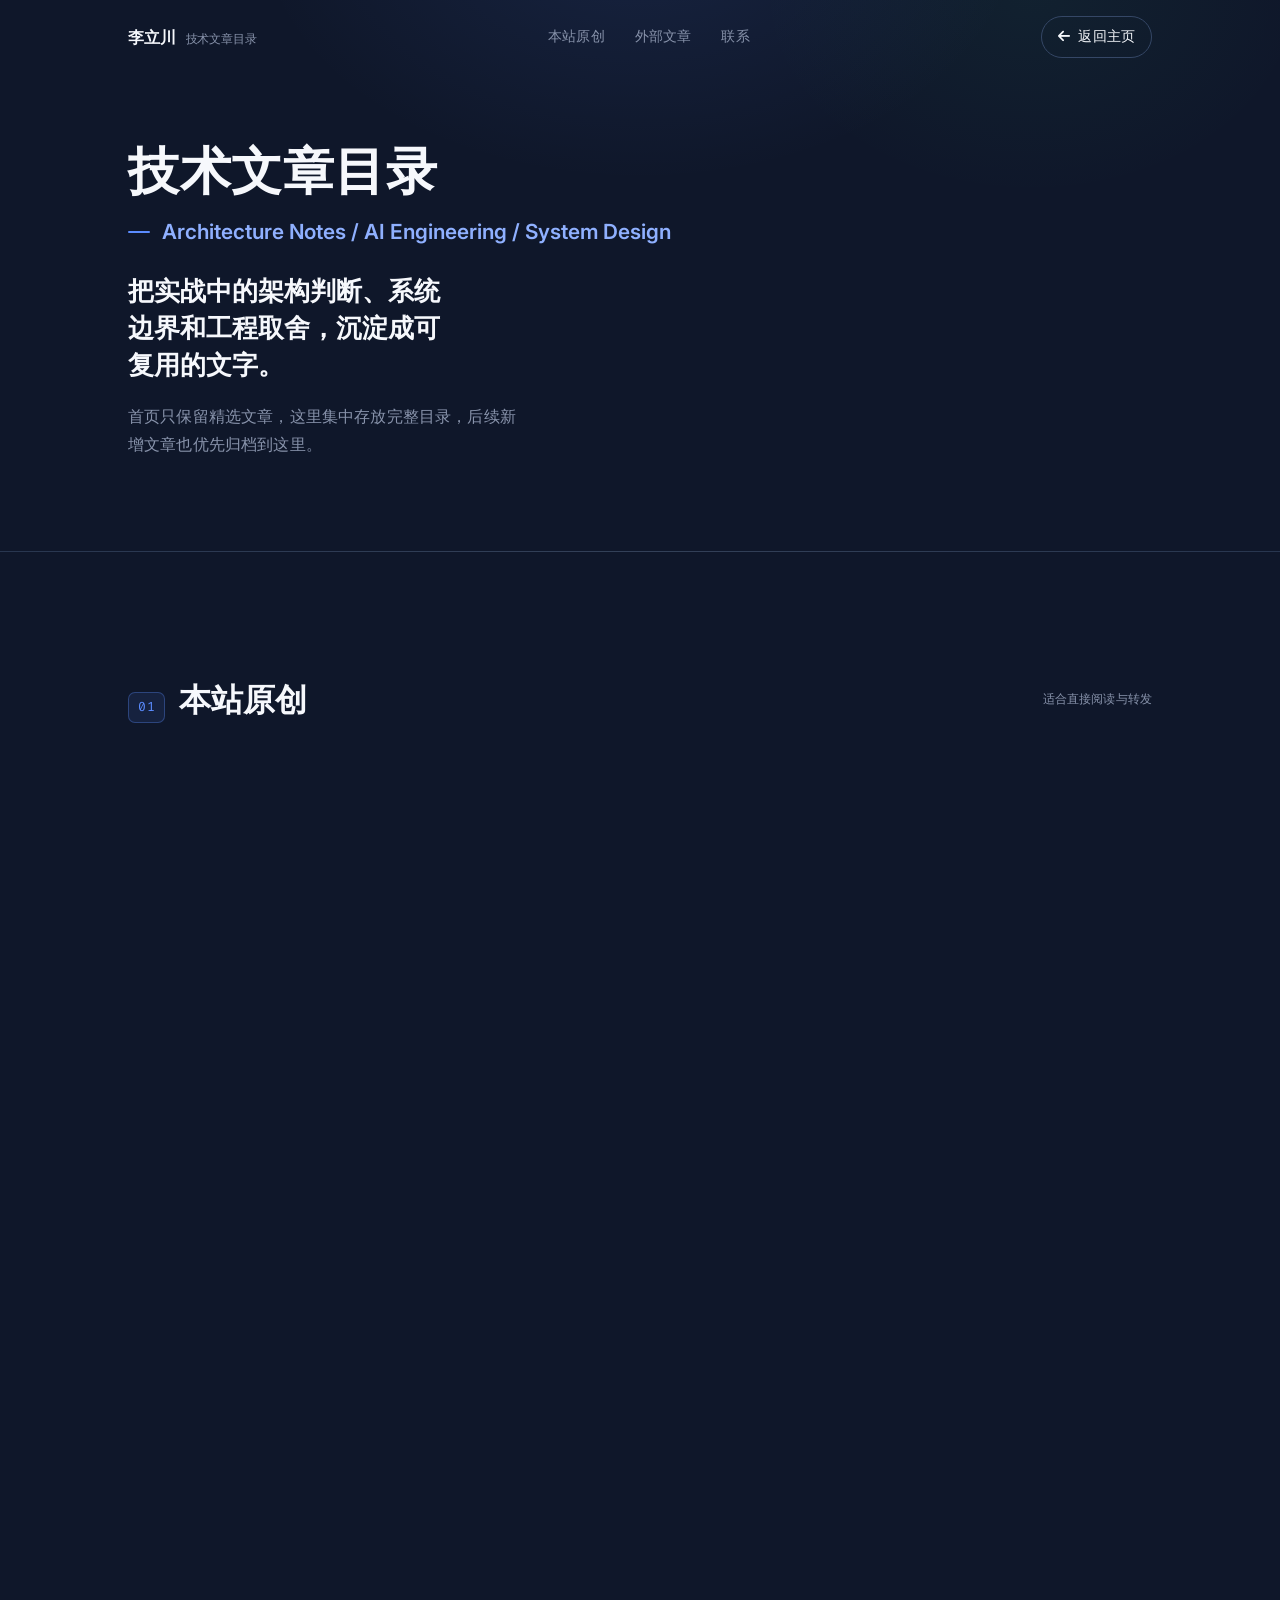
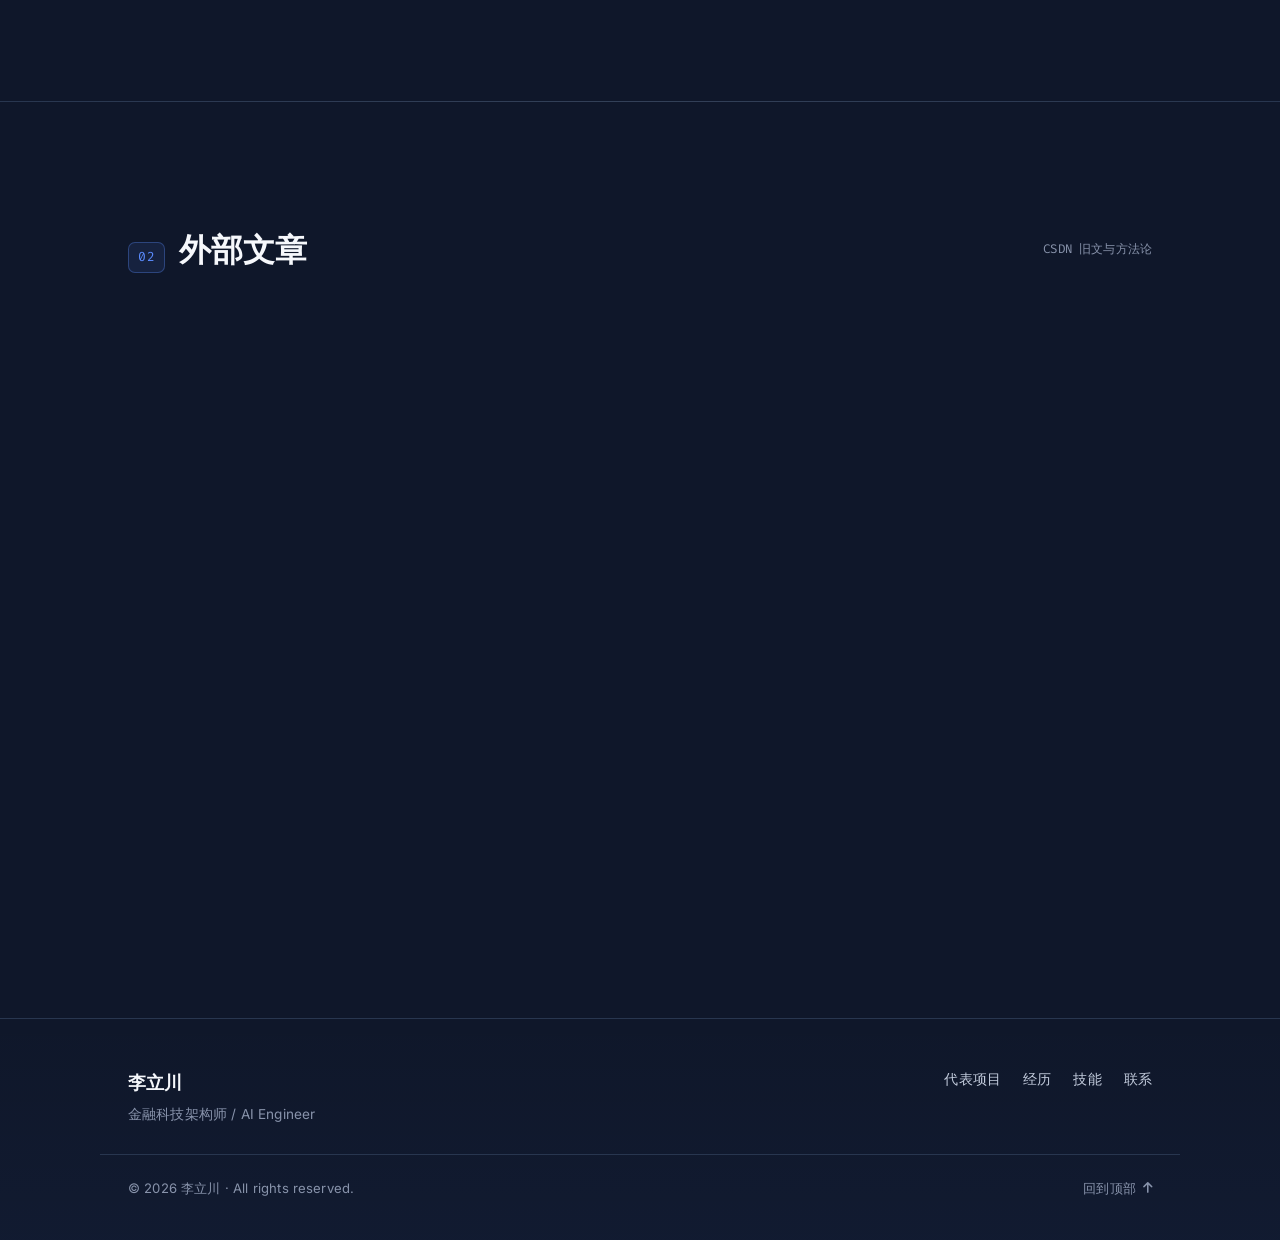
==== articles/index.html @ 296b09ad "更新技术文章目录与清算系统文章 Co-authored-by: Cursor <cursoragent@cursor.com>" ====
<!DOCTYPE html>
<html lang="zh-CN">
<head>
     <meta charset="UTF-8">
     <meta name="viewport" content="width=device-width, initial-scale=1.0">
     <meta name="description" content="李立川的技术文章目录，收录金融核心系统、AI Agent、系统设计、工程实践等文章。">
     <title>技术文章目录 · 李立川</title>
     <link rel="icon" href="data:image/svg+xml,<svg xmlns='http://www.w3.org/2000/svg' viewBox='0 0 100 100'><text y='.9em' font-size='90'>👨‍💻</text></svg>">
     <link rel="stylesheet" href="https://cdnjs.cloudflare.com/ajax/libs/font-awesome/6.4.0/css/all.min.css">
     <link rel="preconnect" href="https://fonts.googleapis.com">
     <link rel="preconnect" href="https://fonts.gstatic.com" crossorigin>
     <link href="https://fonts.googleapis.com/css2?family=Inter:wght@400;500;600;700;800&family=Fira+Code:wght@400;500&display=swap" rel="stylesheet">
     <link rel="stylesheet" href="../css/main.css">
</head>
<body id="top">
     <header class="nav scrolled" id="nav">
          <div class="nav__inner">
               <a href="../index.html" class="nav__brand" aria-label="李立川 首页">
                    李立川 <span>技术文章目录</span>
               </a>
               <nav class="nav__links" id="navLinks" aria-label="文章目录导航">
                    <a href="#original" class="nav-link">本站原创</a>
                    <a href="#external" class="nav-link">外部文章</a>
                    <a href="../index.html#contact" class="nav-link">联系</a>
               </nav>
               <a href="../index.html" class="nav__cta">
                    <i class="fas fa-arrow-left"></i> 返回主页
               </a>
               <button class="nav__burger" id="burger" aria-label="打开菜单" aria-expanded="false" aria-controls="navLinks">
                    <i class="fas fa-bars"></i>
               </button>
          </div>
     </header>

     <main>
          <section class="hero">
               <div class="container">
                    <div class="hero__main" style="max-width: 760px;">
                         <h1 class="hero__title">技术文章目录</h1>
                         <p class="hero__role">Architecture Notes / AI Engineering / System Design</p>
                         <p class="hero__value">把实战中的架构判断、系统边界和工程取舍，沉淀成可复用的文字。</p>
                         <p class="hero__lead">首页只保留精选文章，这里集中存放完整目录，后续新增文章也优先归档到这里。</p>
                    </div>
               </div>
          </section>

          <section class="section" id="original">
               <div class="container">
                    <div class="section-head">
                         <span class="section-index">01</span>
                         <h2 class="section-title">本站原创</h2>
                         <span class="section-note">适合直接阅读与转发</span>
                    </div>

                    <div class="writing-list">
                         <a class="article-card article-card--feature reveal" href="exchange-clearing-system.html">
                              <div class="article-card__meta">
                                   <span class="chip chip--live">金融核心</span>
                                   <span class="article-card__src">交易所 · 清算架构</span>
                              </div>
                              <h3 class="article-card__title">交易所清算系统设计：用指令、策略、流水和快照收拢复杂业务</h3>
                              <p class="article-card__excerpt">会员制交易所清算系统的最小稳定模型：清算指令、批量状态、策略模式、统一明细、流水与余额快照。</p>
                              <span class="article-card__more">阅读全文 <i class="fas fa-arrow-right" aria-hidden="true"></i></span>
                         </a>

                         <a class="article-card reveal" href="aiws-architecture.html">
                              <div class="article-card__meta">
                                   <span class="chip chip--live">AI Agent</span>
                                   <span class="article-card__src">多智能体 · 组织协作</span>
                              </div>
                              <h3 class="article-card__title">把多智能体协作做进组织工作流：架构与取舍</h3>
                              <p class="article-card__excerpt">多数 AI Agent 落地，最后都长成一个独立聊天框。这篇讨论多智能体协作如何嵌入组织工作流。</p>
                              <span class="article-card__more">阅读全文 <i class="fas fa-arrow-right" aria-hidden="true"></i></span>
                         </a>

                         <a class="article-card reveal" href="build-personal-site.html">
                              <div class="article-card__meta">
                                   <span class="chip chip--live">工程实践</span>
                                   <span class="article-card__src">静态站 · GitHub Pages</span>
                              </div>
                              <h3 class="article-card__title">从零手写一个「不像模板」的个人主页，并白嫖 GitHub Pages 上线</h3>
                              <p class="article-card__excerpt">不用框架、不用模板，三个文件做出这个站：设计系统、信息架构、渐进增强动效，到 GitHub Pages 上线。</p>
                              <span class="article-card__more">阅读全文 <i class="fas fa-arrow-right" aria-hidden="true"></i></span>
                         </a>

                         <a class="article-card reveal" href="build-site-with-ai.html">
                              <div class="article-card__meta">
                                   <span class="chip chip--live">AI 协作</span>
                                   <span class="article-card__src">工作流 · 复盘</span>
                              </div>
                              <h3 class="article-card__title">我用两个 AI 做出了这个网站：一个管设计、一个管实现，让它们互相评审</h3>
                              <p class="article-card__excerpt">GenSpark 出设计与评审、Claude Code 落地代码，再让两个 AI 循环评审网站内容、结构与审美。</p>
                              <span class="article-card__more">阅读全文 <i class="fas fa-arrow-right" aria-hidden="true"></i></span>
                         </a>

                         <a class="article-card reveal" href="read-financial-statements.html">
                              <div class="article-card__meta">
                                   <span class="chip chip--live">方法论</span>
                                   <span class="article-card__src">财报 · 估值方法论</span>
                              </div>
                              <h3 class="article-card__title">读懂一家公司：先看健不健康，再看值不值得买</h3>
                              <p class="article-card__excerpt">两根轴看懂一家公司：用「四诊 + 趋势 + 看穿术」判断健不健康，再用 PE / PEG / PB / DCF 判断贵不贵。</p>
                              <span class="article-card__more">阅读全文 <i class="fas fa-arrow-right" aria-hidden="true"></i></span>
                         </a>
                    </div>
               </div>
          </section>

          <section class="section" id="external">
               <div class="container">
                    <div class="section-head">
                         <span class="section-index">02</span>
                         <h2 class="section-title">外部文章</h2>
                         <span class="section-note">CSDN 旧文与方法论</span>
                    </div>

                    <div class="writing-list">
                         <a class="article-card reveal" href="https://blog.csdn.net/weixin_42632514/article/details/153395132" target="_blank" rel="noopener">
                              <div class="article-card__meta">
                                   <span class="chip chip--role">AI Agent</span>
                                   <span class="article-card__src">CSDN</span>
                              </div>
                              <h3 class="article-card__title">AI 多 agent 协作范式思考</h3>
                              <p class="article-card__excerpt">多 Agent 协作，本质是路由分支、依赖等待、结果合并这些经典计算范式，在 AI 能力下的智能化演进。</p>
                              <span class="article-card__more">在 CSDN 阅读 <i class="fas fa-arrow-right" aria-hidden="true"></i></span>
                         </a>

                         <a class="article-card reveal" href="https://blog.csdn.net/weixin_42632514/article/details/156935825" target="_blank" rel="noopener">
                              <div class="article-card__meta">
                                   <span class="chip chip--role">系统设计</span>
                                   <span class="article-card__src">CSDN</span>
                              </div>
                              <h3 class="article-card__title">短信系统设计 · 防盗刷</h3>
                              <p class="article-card__excerpt">短信接口防盗刷的多层纵深防御：人机验证、多维限流、动态签名，加风控与自动熔断。</p>
                              <span class="article-card__more">在 CSDN 阅读 <i class="fas fa-arrow-right" aria-hidden="true"></i></span>
                         </a>

                         <a class="article-card reveal" href="https://blog.csdn.net/weixin_42632514/article/details/155106970" target="_blank" rel="noopener">
                              <div class="article-card__meta">
                                   <span class="chip chip--role">消息中间件</span>
                                   <span class="article-card__src">CSDN</span>
                              </div>
                              <h3 class="article-card__title">RabbitMQ 和 Kafka 选型</h3>
                              <p class="article-card__excerpt">一句话拍板：消息通信选 RabbitMQ，海量数据流处理选 Kafka，背后是两者定位的根本差异。</p>
                              <span class="article-card__more">在 CSDN 阅读 <i class="fas fa-arrow-right" aria-hidden="true"></i></span>
                         </a>

                         <a class="article-card reveal" href="https://blog.csdn.net/weixin_42632514/article/details/153958707" target="_blank" rel="noopener">
                              <div class="article-card__meta">
                                   <span class="chip chip--role">架构体系</span>
                                   <span class="article-card__src">CSDN</span>
                              </div>
                              <h3 class="article-card__title">Java 中间件全景回顾</h3>
                              <p class="article-card__excerpt">分布式系统中间件技术体系全景：接入、服务、数据、熔断降级、运维各层的选型与价值。</p>
                              <span class="article-card__more">在 CSDN 阅读 <i class="fas fa-arrow-right" aria-hidden="true"></i></span>
                         </a>

                         <a class="writing-all reveal" href="https://blog.csdn.net/weixin_42632514" target="_blank" rel="noopener">
                              在 CSDN 查看全部文章 <i class="fas fa-arrow-right" aria-hidden="true"></i>
                         </a>
                    </div>
               </div>
          </section>
     </main>

     <footer class="footer">
          <div class="footer__inner">
               <div class="footer__brand">
                    <span class="footer__name">李立川</span>
                    <span class="footer__role">金融科技架构师 / AI Engineer</span>
               </div>
               <nav class="footer__links" aria-label="页脚导航">
                    <a href="../index.html#projects">代表项目</a>
                    <a href="../index.html#experience">经历</a>
                    <a href="../index.html#skills">技能</a>
                    <a href="../index.html#contact">联系</a>
               </nav>
          </div>
          <div class="footer__bottom">
               <span>© 2026 李立川 · All rights reserved.</span>
               <a href="#top" class="footer__top-link">回到顶部 <i class="fas fa-arrow-up"></i></a>
          </div>
     </footer>

     <script src="../js/main.js"></script>
</body>
</html>
---- css/main.css ----
/* ============================================================
   李立川 · 个人品牌主页
   统一深色设计系统 — 克制 / 现代 / 金融科技 · 工程气质
   参考气质：Vercel · Linear · Stripe · Bloomberg Terminal
   ============================================================ */

/* ---------------- Design Tokens ---------------- */
:root {
     /* 背景层级：深石板蓝（slate-900 家族），偏蓝、耐看、不压抑 */
     --bg: #0f172a;
     --bg-1: #1a2438;
     --bg-2: #243152;
     --bg-3: #334155;

     /* 描边 */
     --bd: #28364f;
     --bd-1: #354766;
     --bd-2: #46587f;

     /* 文字（深色下提升对比度，阅读更舒适） */
     --tx-0: #f6f8fc;
     --tx-1: #c3ccdd;
     --tx-2: #7682a880;
     --tx-mut: #8893ab;

     /* 强调：克制的钢蓝，仅点睛使用 */
     --ac: #5b8cff;
     --ac-1: #8fb0ff;
     --ac-soft: rgba(91, 140, 255, 0.10);
     --ac-line: rgba(91, 140, 255, 0.32);

     /* 体系 */
     --r-sm: 8px;
     --r-md: 12px;
     --r-lg: 16px;
     --r-xl: 22px;
     --shadow: 0 16px 40px -12px rgba(0, 0, 0, 0.5);
     --shadow-sm: 0 4px 16px -6px rgba(0, 0, 0, 0.4);

     --sans: "Inter", -apple-system, BlinkMacSystemFont, "Segoe UI",
          "PingFang SC", "Hiragino Sans GB", "Microsoft YaHei", sans-serif;
     --mono: "Fira Code", "SF Mono", ui-monospace, Menlo, Consolas, monospace;

     --maxw: 1080px;
     --ease: cubic-bezier(0.33, 0, 0.2, 1);
}

/* ---------------- Reset ---------------- */
*,
*::before,
*::after {
     box-sizing: border-box;
     margin: 0;
     padding: 0;
}

html {
     scroll-behavior: smooth;
     scroll-padding-top: 92px;
     -webkit-text-size-adjust: 100%;
}

body {
     font-family: var(--sans);
     background: var(--bg);
     color: var(--tx-1);
     line-height: 1.72;
     letter-spacing: 0.01em;
     font-size: 16px;
     -webkit-font-smoothing: antialiased;
     text-rendering: optimizeLegibility;
     overflow-x: hidden;
}

/* 中文排版节奏：标题平衡换行、正文避免孤字、CJK 标点优化 */
h1,
h2,
h3 {
     text-wrap: balance;
}

p {
     text-wrap: pretty;
}

a {
     color: inherit;
     text-decoration: none;
}

ul {
     list-style: none;
}

img {
     max-width: 100%;
     display: block;
}

::selection {
     background: var(--ac);
     color: #0a0f17;
}

:focus-visible {
     outline: 2px solid var(--ac);
     outline-offset: 3px;
     border-radius: 4px;
}

/* ---------------- Layout primitives ---------------- */
.container {
     max-width: var(--maxw);
     margin: 0 auto;
     padding: 0 28px;
}

.section {
     padding: 120px 0;
     border-top: 1px solid var(--bd);
     position: relative;
}

/* 顶部一道极淡的高光，制造"分层"而非生硬描边 */
.section::after {
     content: "";
     position: absolute;
     top: -1px;
     left: 0;
     right: 0;
     height: 1px;
     background: linear-gradient(90deg, transparent, rgba(255, 255, 255, 0.05) 50%, transparent);
     pointer-events: none;
}

.section-head {
     display: flex;
     align-items: baseline;
     gap: 14px;
     margin-bottom: 56px;
}

.section-index {
     font-family: var(--mono);
     font-size: 0.82rem;
     color: var(--ac);
     letter-spacing: 0.05em;
     padding: 3px 9px;
     border: 1px solid var(--ac-line);
     border-radius: 7px;
     background: var(--ac-soft);
}

.section-title {
     font-size: clamp(1.55rem, 3vw, 2rem);
     font-weight: 700;
     letter-spacing: -0.005em;
     color: var(--tx-0);
}

.section-note {
     margin-left: auto;
     font-family: var(--mono);
     font-size: 0.78rem;
     color: var(--tx-mut);
     align-self: center;
}

.eyebrow {
     font-family: var(--mono);
     font-size: 0.78rem;
     letter-spacing: 0.14em;
     text-transform: uppercase;
     color: var(--ac);
}

/* ---------------- Top Nav ---------------- */
.nav {
     position: fixed;
     top: 0;
     left: 0;
     right: 0;
     z-index: 60;
     transition: background 0.3s var(--ease), border-color 0.3s var(--ease);
     border-bottom: 1px solid transparent;
}

.nav.scrolled {
     background: color-mix(in srgb, var(--bg) 82%, transparent);
     backdrop-filter: saturate(160%) blur(14px);
     border-bottom-color: var(--bd);
}

.nav__inner {
     max-width: var(--maxw);
     margin: 0 auto;
     padding: 16px 28px;
     display: flex;
     align-items: center;
     justify-content: space-between;
     gap: 24px;
}

.nav__brand {
     display: flex;
     align-items: baseline;
     gap: 10px;
     font-weight: 700;
     letter-spacing: -0.01em;
     color: var(--tx-0);
     font-size: 1.02rem;
}

.nav__brand span {
     font-family: var(--mono);
     font-size: 0.74rem;
     font-weight: 400;
     color: var(--tx-mut);
}

.nav__links {
     display: flex;
     align-items: center;
     gap: 30px;
}

.nav__links a {
     font-size: 0.9rem;
     color: var(--tx-mut);
     transition: color 0.2s var(--ease);
     position: relative;
}

.nav__links a:hover,
.nav__links a.active {
     color: var(--tx-0);
}

.nav__links a.active::after {
     content: "";
     position: absolute;
     left: 0;
     right: 0;
     bottom: -7px;
     height: 1.5px;
     background: var(--ac);
}

.nav__cta {
     display: inline-flex;
     align-items: center;
     gap: 8px;
     font-size: 0.86rem;
     padding: 8px 16px;
     border: 1px solid var(--bd-1);
     border-radius: 999px;
     color: var(--tx-0);
     transition: all 0.2s var(--ease);
}

.nav__cta:hover {
     border-color: var(--ac);
     color: var(--ac-1);
}

.nav__burger {
     display: none;
     background: none;
     border: 0;
     color: var(--tx-0);
     font-size: 1.3rem;
     cursor: pointer;
}

/* ---------------- Buttons ---------------- */
.btn {
     display: inline-flex;
     align-items: center;
     gap: 9px;
     font-size: 0.92rem;
     font-weight: 500;
     font-family: var(--sans);
     padding: 11px 20px;
     border-radius: 999px;
     border: 1px solid var(--bd-1);
     background: transparent;
     color: var(--tx-1);
     cursor: pointer;
     transition: all 0.22s var(--ease);
}

.btn:hover {
     border-color: var(--bd-2);
     background: var(--bg-1);
     color: var(--tx-0);
     transform: translateY(-1px);
}

/* 主按钮：明确的视觉重心，但克制 —— 实心 + 极弱光晕 */
.btn--primary {
     background: var(--ac);
     border-color: var(--ac);
     color: #07101f;
     font-weight: 650;
     font-size: 0.95rem;
     padding: 13px 26px;
     box-shadow: 0 8px 22px -10px rgba(91, 140, 255, 0.7);
}

.btn--primary:hover {
     background: var(--ac-1);
     border-color: var(--ac-1);
     color: #07101f;
     box-shadow: 0 12px 28px -10px rgba(91, 140, 255, 0.8);
}

.btn i {
     font-size: 0.9em;
}

/* ---------------- Hero ---------------- */
.hero {
     padding: 168px 0 96px;
     position: relative;
}

.hero::before {
     content: "";
     position: absolute;
     top: -80px;
     left: 50%;
     transform: translateX(-50%);
     width: 130%;
     max-width: 1400px;
     height: 620px;
     background:
          radial-gradient(46% 70% at 50% 0%, rgba(91, 140, 255, 0.11), transparent 60%),
          radial-gradient(30% 50% at 78% 12%, rgba(61, 220, 151, 0.05), transparent 65%);
     pointer-events: none;
     z-index: -1;
}

.hero__eyebrow {
     display: inline-flex;
     align-items: center;
     gap: 10px;
     font-family: var(--mono);
     font-size: 0.8rem;
     letter-spacing: 0.01em;
     color: var(--tx-1);
     padding: 7px 15px;
     border: 1px solid var(--bd-1);
     border-radius: 999px;
     background: var(--bg-1);
     box-shadow: inset 0 1px 0 rgba(255, 255, 255, 0.04);
     margin-bottom: 32px;
}

.hero__eyebrow .dot {
     width: 7px;
     height: 7px;
     border-radius: 50%;
     background: #3ddc97;
     box-shadow: 0 0 0 3px rgba(61, 220, 151, 0.18);
}

.hero__title {
     font-size: clamp(2.4rem, 4vw, 3.5rem);
     line-height: 1.05;
     letter-spacing: 0.01em;
     font-weight: 800;
     color: var(--tx-0);
}

.hero__title .grad {
     color: var(--ac-1);
}

.hero__lead {
     margin-top: 20px;
     max-width: 40ch;
     font-size: 0.98rem;
     line-height: 1.8;
     color: var(--tx-1);
}

.hero__lead strong {
     color: var(--tx-0);
     font-weight: 600;
}

.hero__actions {
     margin-top: 38px;
     display: flex;
     flex-wrap: wrap;
     gap: 14px;
}

/* hero proof — 右栏证明区容器：2×2 战绩卡 + 卡片下方领域标签 */
.proof {
     display: flex;
     flex-direction: column;
     gap: 18px;
}

/* hero stats — 右栏 2×2 四张独立战绩卡（放大、有体量，撑住右栏） */
.stats {
     margin: 0;
     display: grid;
     grid-template-columns: 1fr 1fr;
     gap: 22px;
}

.stat {
     display: flex;
     flex-direction: column;
     justify-content: center;
     gap: 12px;
     padding: 40px 32px;
     border: 1px solid var(--bd-1);
     border-radius: var(--r-lg);
     background: linear-gradient(180deg, var(--bg-2), var(--bg-1));
     box-shadow: var(--shadow-sm), inset 0 1px 0 rgba(255, 255, 255, 0.05);
     transition: border-color 0.25s var(--ease), transform 0.25s var(--ease);
}

.stat:hover {
     border-color: var(--bd-2);
     transform: translateY(-2px);
}

/* 数字是右栏主角：大、重，才扛得住左边大标题 */
.stat__num {
     font-size: 2.5rem;
     font-weight: 750;
     letter-spacing: -0.02em;
     color: var(--tx-0);
     line-height: 1;
}

.stat__num small {
     font-size: 1rem;
     font-weight: 500;
     color: var(--ac-1);
     margin-left: 4px;
     letter-spacing: 0;
}

.stat__label {
     font-size: 0.92rem;
     color: var(--tx-1);
     letter-spacing: 0;
     line-height: 1.45;
}

/* 卡片第三行：补一句更具体的说明，撑住卡片内容密度 */
.stat__note {
     display: block;
     margin-top: 7px;
     font-size: 0.78rem;
     font-weight: 400;
     color: var(--tx-mut);
     line-height: 1.4;
}

/* ---------------- About ---------------- */
.about-grid {
     display: grid;
     grid-template-columns: 1.15fr 1fr;
     gap: 56px;
}

.about-intro p {
     font-size: 1.08rem;
     color: var(--tx-1);
     margin-bottom: 18px;
}

.about-intro p:last-child {
     margin-bottom: 0;
}

.about-intro strong {
     color: var(--tx-0);
     font-weight: 600;
}

.about-intro .hl {
     color: var(--ac-1);
     font-weight: 500;
}

.about-side {
     display: flex;
     flex-direction: column;
     gap: 18px;
}

.capsule {
     border: 1px solid var(--bd);
     border-radius: var(--r-md);
     padding: 22px;
     background: var(--bg-1);
}

.capsule h3 {
     font-size: 0.82rem;
     font-family: var(--mono);
     text-transform: uppercase;
     letter-spacing: 0.08em;
     color: var(--ac);
     margin-bottom: 14px;
}

.capsule ul li {
     position: relative;
     padding-left: 20px;
     margin-bottom: 9px;
     font-size: 0.94rem;
     color: var(--tx-1);
}

.capsule ul li:last-child {
     margin-bottom: 0;
}

.capsule ul li::before {
     content: "";
     position: absolute;
     left: 0;
     top: 10px;
     width: 6px;
     height: 6px;
     border-radius: 2px;
     background: var(--ac);
}

/* ---------------- Projects ---------------- */
.projects {
     display: flex;
     flex-direction: column;
     gap: 24px;
}

.project {
     position: relative;
     border: 1px solid var(--bd-1);
     border-radius: var(--r-lg);
     background: linear-gradient(180deg, var(--bg-2), var(--bg-1) 38%);
     padding: 36px;
     box-shadow: var(--shadow-sm), inset 0 1px 0 rgba(255, 255, 255, 0.045);
     transition: border-color 0.28s var(--ease), transform 0.28s var(--ease),
          box-shadow 0.28s var(--ease);
}

/* hover 时左缘亮起一道极细强调线 */
.project::before {
     content: "";
     position: absolute;
     left: 0;
     top: 22px;
     bottom: 22px;
     width: 2px;
     border-radius: 2px;
     background: var(--ac);
     opacity: 0;
     transform: translateX(-1px);
     transition: opacity 0.28s var(--ease);
}

.project:hover {
     border-color: var(--bd-2);
     transform: translateY(-4px);
     box-shadow: var(--shadow), inset 0 1px 0 rgba(255, 255, 255, 0.06);
}

.project:hover::before {
     opacity: 0.85;
}

.project__top {
     display: flex;
     align-items: flex-start;
     justify-content: space-between;
     gap: 16px;
     flex-wrap: wrap;
     margin-bottom: 10px;
}

.project__name {
     font-size: 1.45rem;
     font-weight: 700;
     letter-spacing: 0;
     color: var(--tx-0);
}

.project__meta {
     display: flex;
     align-items: center;
     gap: 10px;
     flex-wrap: wrap;
}

.chip {
     font-family: var(--mono);
     font-size: 0.7rem;
     letter-spacing: 0.04em;
     text-transform: uppercase;
     padding: 4px 10px;
     border-radius: 999px;
     border: 1px solid var(--bd-1);
     color: var(--tx-mut);
     white-space: nowrap;
}

.chip--live {
     color: var(--ac-1);
     border-color: var(--ac-line);
     background: var(--ac-soft);
}

.chip--role {
     color: var(--tx-1);
}

.project__lead {
     color: var(--tx-1);
     font-size: 1.04rem;
     line-height: 1.8;
     margin-bottom: 26px;
     max-width: 70ch;
}

.project__grid {
     display: grid;
     grid-template-columns: repeat(2, 1fr);
     gap: 1px;
     background: var(--bd);
     border: 1px solid var(--bd);
     border-radius: var(--r-md);
     overflow: hidden;
     margin-bottom: 24px;
}

.facet {
     background: var(--bg-1);
     padding: 20px 22px;
     transition: background 0.22s var(--ease);
}

.facet:hover {
     background: var(--bg-2);
}

.facet__k {
     display: inline-flex;
     align-items: center;
     gap: 7px;
     font-family: var(--mono);
     font-size: 0.71rem;
     letter-spacing: 0.05em;
     text-transform: uppercase;
     color: var(--ac);
     margin-bottom: 10px;
}

.facet__k::before {
     content: "";
     width: 5px;
     height: 5px;
     border-radius: 50%;
     background: var(--ac);
}

.facet__v {
     font-size: 0.93rem;
     line-height: 1.72;
     color: var(--tx-1);
}

.facet__v strong {
     color: var(--tx-0);
     font-weight: 600;
}

.stack {
     display: flex;
     flex-wrap: wrap;
     gap: 8px;
}

.stack span {
     font-family: var(--mono);
     font-size: 0.74rem;
     color: var(--tx-1);
     padding: 5px 11px;
     border-radius: var(--r-sm);
     border: 1px solid var(--bd);
     background: var(--bg-2);
}

/* ---------------- Experience timeline ---------------- */
.timeline {
     position: relative;
     padding-left: 28px;
}

.timeline::before {
     content: "";
     position: absolute;
     left: 4px;
     top: 6px;
     bottom: 6px;
     width: 1px;
     background: var(--bd-1);
}

.tl {
     position: relative;
     padding: 0 0 38px;
}

.tl:last-child {
     padding-bottom: 0;
}

.tl::before {
     content: "";
     position: absolute;
     left: -28px;
     top: 6px;
     width: 9px;
     height: 9px;
     border-radius: 50%;
     background: var(--bg);
     border: 2px solid var(--bd-2);
     transition: border-color 0.25s var(--ease), box-shadow 0.25s var(--ease);
}

.tl:hover::before {
     border-color: var(--ac);
     box-shadow: 0 0 0 4px var(--ac-soft);
}

.tl__head {
     display: flex;
     align-items: center;
     flex-wrap: wrap;
     gap: 8px 12px;
     margin-bottom: 8px;
}

.tl__co {
     font-size: 1.2rem;
     font-weight: 700;
     letter-spacing: -0.01em;
     color: var(--tx-0);
     transition: color 0.2s var(--ease);
}

.tl:hover .tl__co {
     color: var(--ac-1);
}

.tl__tag {
     font-size: 0.72rem;
     color: var(--tx-mut);
     padding: 3px 8px;
     border: 1px solid var(--bd);
     border-radius: 999px;
     background: var(--bg-1);
}

.tl__role {
     font-size: 0.9rem;
     color: var(--tx-1);
     padding-left: 12px;
     border-left: 1px solid var(--bd-1);
}

.tl__date {
     margin-left: auto;
     font-family: var(--mono);
     font-size: 0.74rem;
     letter-spacing: 0.02em;
     color: var(--tx-mut);
     padding: 4px 10px;
     border: 1px solid var(--bd);
     border-radius: 999px;
     background: var(--bg-1);
}

.tl__desc {
     color: var(--tx-1);
     font-size: 0.96rem;
     line-height: 1.8;
     max-width: 70ch;
}

.tl__desc strong {
     color: var(--tx-0);
     font-weight: 600;
}

/* ---------------- Skills matrix ---------------- */
.matrix {
     display: grid;
     grid-template-columns: repeat(2, 1fr);
     gap: 18px;
}

.matrix__cell {
     border: 1px solid var(--bd);
     border-radius: var(--r-md);
     background: linear-gradient(180deg, var(--bg-2), var(--bg-1) 70%);
     box-shadow: inset 0 1px 0 rgba(255, 255, 255, 0.035);
     padding: 26px;
     transition: border-color 0.25s var(--ease), transform 0.25s var(--ease);
}

.matrix__cell:hover {
     border-color: var(--bd-2);
     transform: translateY(-2px);
}

.matrix__cell--wide {
     grid-column: 1 / -1;
}

.matrix__head {
     display: flex;
     align-items: center;
     gap: 12px;
     margin-bottom: 16px;
}

.matrix__head i {
     color: var(--ac);
     font-size: 1rem;
     width: 20px;
     text-align: center;
}

.matrix__head h3 {
     font-size: 1rem;
     font-weight: 650;
     color: var(--tx-0);
}

.matrix__items {
     display: flex;
     flex-wrap: wrap;
     gap: 9px;
}

/* 主次分明：核心强项实心高亮，其余仅描边弱化，去除"标签堆积感" */
.matrix__items span {
     font-size: 0.85rem;
     font-weight: 400;
     color: var(--tx-1);
     padding: 5px 12px;
     border-radius: var(--r-sm);
     border: 1px solid var(--bd);
     background: transparent;
}

.matrix__items span.key {
     color: var(--ac-1);
     font-weight: 600;
     border-color: var(--ac-line);
     background: var(--ac-soft);
}

/* ---------------- Contact ---------------- */
.contact-wrap {
     position: relative;
     display: grid;
     grid-template-columns: 1.1fr auto;
     gap: 56px;
     align-items: center;
     border: 1px solid var(--bd-1);
     border-radius: var(--r-xl);
     background:
          radial-gradient(130% 150% at 100% 0%, rgba(91, 140, 255, 0.10), transparent 52%),
          linear-gradient(180deg, var(--bg-2), var(--bg-1));
     box-shadow: var(--shadow), inset 0 1px 0 rgba(255, 255, 255, 0.05);
     padding: 52px;
     overflow: hidden;
}

/* 顶部一道强调高光，强化"收口"仪式感 */
.contact-wrap::before {
     content: "";
     position: absolute;
     top: 0;
     left: 0;
     right: 0;
     height: 1px;
     background: linear-gradient(90deg, transparent, var(--ac-line) 50%, transparent);
}

.contact-copy .eyebrow {
     display: block;
     margin-bottom: 14px;
}

.contact-wrap h2 {
     font-size: clamp(1.7rem, 3.4vw, 2.4rem);
     font-weight: 750;
     letter-spacing: -0.02em;
     line-height: 1.25;
     color: var(--tx-0);
     margin-bottom: 14px;
}

.contact-wrap p {
     color: var(--tx-1);
     max-width: 44ch;
}

.contact-wrap p strong {
     color: var(--tx-0);
     font-weight: 600;
}

.contact-actions {
     display: flex;
     flex-direction: column;
     gap: 12px;
     min-width: 248px;
}

.contact-actions a,
.contact-actions button {
     justify-content: flex-start;
}

/* ---------------- Footer ---------------- */
.footer {
     border-top: 1px solid var(--bd);
     padding: 48px 0 40px;
     background: linear-gradient(180deg, transparent, rgba(91, 140, 255, 0.03));
}

.footer__inner {
     max-width: var(--maxw);
     margin: 0 auto;
     padding: 0 28px 28px;
     display: flex;
     justify-content: space-between;
     align-items: flex-start;
     flex-wrap: wrap;
     gap: 24px;
     border-bottom: 1px solid var(--bd);
}

.footer__brand {
     display: flex;
     flex-direction: column;
     gap: 4px;
}

.footer__name {
     font-size: 1.15rem;
     font-weight: 700;
     color: var(--tx-0);
}

.footer__role {
     font-size: 0.85rem;
     color: var(--tx-mut);
}

.footer__links {
     display: flex;
     flex-wrap: wrap;
     gap: 22px;
}

.footer__links a {
     font-size: 0.88rem;
     color: var(--tx-1);
     transition: color 0.2s var(--ease);
}

.footer__links a:hover {
     color: var(--ac-1);
}

.footer__bottom {
     max-width: var(--maxw);
     margin: 0 auto;
     padding: 22px 28px 0;
     display: flex;
     justify-content: space-between;
     flex-wrap: wrap;
     gap: 10px;
     font-size: 0.82rem;
     color: var(--tx-mut);
}

.footer__top-link {
     display: inline-flex;
     align-items: center;
     gap: 7px;
     color: var(--tx-mut);
     transition: color 0.2s var(--ease);
}

.footer__top-link:hover {
     color: var(--ac-1);
}

.footer__top-link i {
     font-size: 0.78rem;
}

/* ---------------- WeChat modal ---------------- */
.modal {
     position: fixed;
     inset: 0;
     z-index: 100;
     display: none;
     align-items: center;
     justify-content: center;
     background: rgba(6, 10, 16, 0.74);
     backdrop-filter: blur(5px);
     padding: 24px;
}

.modal.open {
     display: flex;
}

.modal__card {
     background: var(--bg-2);
     border: 1px solid var(--bd-1);
     border-radius: var(--r-lg);
     padding: 28px;
     text-align: center;
     max-width: 320px;
     width: 100%;
     position: relative;
     box-shadow: var(--shadow);
}

.modal__close {
     position: absolute;
     top: 12px;
     right: 14px;
     background: none;
     border: 0;
     font-size: 1.1rem;
     cursor: pointer;
     color: var(--tx-mut);
}

.modal__close:hover {
     color: var(--tx-0);
}

.modal__card h3 {
     color: var(--tx-0);
     margin-bottom: 16px;
     font-size: 1.05rem;
}

.modal__card img {
     width: 100%;
     max-width: 220px;
     margin: 0 auto;
     border-radius: var(--r-sm);
}

.modal__card p {
     margin-top: 14px;
     color: var(--tx-mut);
     font-size: 0.85rem;
}

/* ---------------- Reveal ---------------- */
/* 默认可见；仅当 JS 运行（html.js）时才隐藏并做淡入 */
.js .reveal {
     opacity: 0;
     transform: translateY(16px);
     transition: opacity 0.55s var(--ease), transform 0.55s var(--ease);
}

.js .reveal.in {
     opacity: 1;
     transform: none;
}

@media (prefers-reduced-motion: reduce) {

     html {
          scroll-behavior: auto;
     }

     .js .reveal,
     .reveal {
          opacity: 1 !important;
          transform: none !important;
          transition: none;
     }

     .project:hover,
     .btn:hover {
          transform: none;
     }
}

/* ---------------- Responsive ---------------- */
@media (max-width: 900px) {
     .section {
          padding: 92px 0;
     }

     .hero {
          padding: 140px 0 78px;
     }

     .about-grid {
          grid-template-columns: 1fr;
          gap: 32px;
     }

     .contact-wrap {
          grid-template-columns: 1fr;
          gap: 28px;
          padding: 36px;
     }

     .contact-actions {
          min-width: 0;
          flex-direction: row;
          flex-wrap: wrap;
     }

     .contact-actions .btn {
          flex: 1 1 auto;
          justify-content: center;
     }
}

@media (max-width: 760px) {
     .container {
          padding: 0 22px;
     }

     .section {
          padding: 72px 0;
     }

     .section-head {
          margin-bottom: 38px;
          gap: 12px;
     }

     .section-note {
          display: none;
     }

     /* 移动端导航：汉堡菜单 */
     .nav.scrolled,
     .nav:has(.nav__links.open) {
          background: color-mix(in srgb, var(--bg) 92%, transparent);
          backdrop-filter: saturate(160%) blur(14px);
          border-bottom-color: var(--bd);
     }

     .nav__inner {
          padding: 14px 22px;
     }

     .nav__links,
     .nav__cta {
          display: none;
     }

     .nav__burger {
          display: block;
     }

     .nav__links.open {
          display: flex;
          position: absolute;
          top: 100%;
          left: 0;
          right: 0;
          flex-direction: column;
          gap: 0;
          background: var(--bg-1);
          border-top: 1px solid var(--bd);
          border-bottom: 1px solid var(--bd);
          padding: 6px 22px 16px;
          box-shadow: var(--shadow);
     }

     .nav__links.open a {
          padding: 15px 4px;
          font-size: 1.02rem;
          color: var(--tx-1);
          border-bottom: 1px solid var(--bd);
     }

     .nav__links.open a:last-child {
          border-bottom: 0;
     }

     .nav__links.open a.active {
          color: var(--ac-1);
     }

     .nav__links.open a.active::after {
          display: none;
     }

     /* Hero */
     .hero {
          padding: 116px 0 60px;
     }

     .hero__title {
          font-size: clamp(2.7rem, 14vw, 3.6rem);
     }

     .hero__value {
          font-size: clamp(1.32rem, 6.4vw, 1.7rem);
          max-width: none;
     }

     .hero__lead {
          font-size: 1rem;
          line-height: 1.8;
     }

     .hero__actions {
          gap: 10px;
     }

     .hero__actions .btn {
          flex: 1 1 auto;
          justify-content: center;
     }

     /* 关键数据：纵向数字面板，移动端收紧内边距 */
     .stat {
          padding: 20px 22px;
     }

     .stat__num {
          font-size: 1.85rem;
     }

     /* 能力卡 / 项目 / 矩阵：单列 */
     .cap-grid,
     .matrix {
          grid-template-columns: 1fr;
     }

     .project {
          padding: 26px 22px;
     }

     .project__top {
          gap: 12px;
     }

     .project__name {
          font-size: 1.3rem;
     }

     .project__grid {
          grid-template-columns: 1fr;
     }

     .project::before {
          display: none;
     }

     /* 时间线：收紧缩进 */
     .timeline {
          padding-left: 24px;
     }

     .tl__head {
          gap: 4px 10px;
     }

     .tl__date {
          margin-left: 0;
          width: 100%;
          order: 3;
     }

     /* 联系卡 */
     .contact-wrap {
          padding: 28px 22px;
     }

     .contact-wrap h2 br {
          display: none;
     }
}

@media (max-width: 420px) {
     .container {
          padding: 0 18px;
     }

     .hero__eyebrow {
          font-size: 0.74rem;
          padding: 6px 12px;
     }

     .hero__title {
          font-size: clamp(2.5rem, 15vw, 3.2rem);
     }

     /* 极窄屏：数字与标签上下排，避免挤压 */
     .stat {
          flex-direction: column;
          align-items: flex-start;
          gap: 6px;
     }

     .stat__label {
          text-align: left;
     }
}

/* ---------------- Print ---------------- */
@media print {
     :root {
          --bg: #fff;
          --bg-1: #fff;
          --bg-2: #fff;
          --bd: #ccc;
          --bd-1: #ccc;
          --bd-2: #bbb;
          --tx-0: #000;
          --tx-1: #1c1c1c;
          --tx-mut: #555;
          --ac: #1f49c4;
          --ac-1: #1f49c4;
          --ac-soft: #fff;
          --ac-line: #ccc;
     }

     .nav,
     .nav__burger,
     .hero__actions,
     .contact-actions,
     .modal,
     .hero::before {
          display: none !important;
     }

     * {
          animation: none !important;
          transition: none !important;
          box-shadow: none !important;
          backdrop-filter: none !important;
          opacity: 1 !important;
     }

     body {
          font-size: 12px;
     }

     .section {
          padding: 16px 0 !important;
          page-break-inside: avoid;
          border-color: #ddd;
     }

     .hero {
          padding: 8px 0 16px !important;
     }

     .project,
     .tl,
     .matrix__cell {
          page-break-inside: avoid;
     }
}

/* ---------------- Hero name / role / value (refined) ---------------- */
.hero__role {
     margin-top: 16px;
     display: inline-flex;
     align-items: center;
     gap: 12px;
     font-size: clamp(1.05rem, 2.2vw, 1.3rem);
     font-weight: 600;
     color: var(--ac-1);
     letter-spacing: 0;
}

.hero__role::before {
     content: "";
     width: 22px;
     height: 2px;
     border-radius: 2px;
     background: var(--ac);
}

/* 领域标签：卡片下方一行点出主战场，AI Agent 工程化 提色收口 */
.hero__domains {
     font-size: 0.85rem;
     color: var(--tx-mut);
     letter-spacing: 0.01em;
     text-align: center;
}

.hero__domains span {
     color: var(--ac-1);
     font-weight: 600;
}

.hero__value {
     margin-top: 22px;
     max-width: 19ch;
     font-size: clamp(1.2rem, 2vw, 1.6rem);
     line-height: 1.45;
     font-weight: 700;
     letter-spacing: 0;
     color: var(--tx-0);
}

.hero__value .grad {
     color: var(--ac-1);
}

/* ---------------- Capability overview cards ---------------- */
.cap-grid {
     display: grid;
     grid-template-columns: repeat(2, 1fr);
     gap: 18px;
}

.cap-card {
     border: 1px solid var(--bd);
     border-radius: var(--r-md);
     background: linear-gradient(180deg, var(--bg-2), var(--bg-1) 60%);
     box-shadow: inset 0 1px 0 rgba(255, 255, 255, 0.04);
     padding: 30px;
     transition: border-color 0.25s var(--ease), transform 0.25s var(--ease),
          box-shadow 0.25s var(--ease);
}

.cap-card:hover {
     border-color: var(--bd-2);
     transform: translateY(-3px);
     box-shadow: var(--shadow-sm), inset 0 1px 0 rgba(255, 255, 255, 0.06);
}

.cap-card__i {
     width: 44px;
     height: 44px;
     border-radius: 11px;
     display: flex;
     align-items: center;
     justify-content: center;
     background: var(--ac-soft);
     border: 1px solid var(--ac-line);
     color: var(--ac-1);
     font-size: 1.05rem;
     margin-bottom: 20px;
}

.cap-card h3 {
     font-size: 1.12rem;
     font-weight: 650;
     color: var(--tx-0);
     letter-spacing: -0.01em;
     margin-bottom: 9px;
}

.cap-card .def {
     color: var(--tx-0);
     font-size: 0.95rem;
     font-weight: 500;
     margin-bottom: 6px;
}

.cap-card .scn {
     color: var(--tx-mut);
     font-size: 0.9rem;
}

.cap-card__proof {
     margin-top: 14px;
     padding-left: 12px;
     border-left: 2px solid var(--ac-line);
     color: var(--tx-1);
     font-size: 0.86rem;
     line-height: 1.7;
}

.project__evidence {
     margin-top: 18px;
     padding: 18px 20px;
     border: 1px solid var(--bd-1);
     border-radius: var(--r-md);
     background: rgba(91, 140, 255, 0.045);
}

.evidence__k {
     font-family: var(--mono);
     font-size: 0.72rem;
     letter-spacing: 0.06em;
     text-transform: uppercase;
     color: var(--ac-1);
     margin-bottom: 8px;
}

.evidence__v {
     color: var(--tx-1);
     font-size: 0.93rem;
     line-height: 1.72;
}

/* ---------------- Matrix group note ---------------- */
.matrix__note {
     color: var(--tx-mut);
     font-size: 0.86rem;
     margin: -4px 0 16px;
}

@media (max-width: 760px) {
     .cap-grid {
          grid-template-columns: 1fr;
     }
}

/* ============================================================
   第二阶段精修 — 代表项目两层阅读结构
   ============================================================ */

/* 一句话概述：更有力量感 */
.project__lead {
     color: var(--tx-0);
     font-size: 1.1rem;
     font-weight: 500;
     line-height: 1.7;
     margin-bottom: 20px;
}

/* 扫描层亮点：结果先被看到（轻微 accent 面板） */
.project__highlights {
     display: grid;
     grid-template-columns: repeat(3, 1fr);
     gap: 12px 20px;
     padding: 16px 20px;
     margin-bottom: 18px;
     background: rgba(91, 140, 255, 0.05);
     border: 1px solid var(--bd-1);
     border-radius: var(--r-md);
}

.project__highlights li {
     display: flex;
     align-items: flex-start;
     gap: 9px;
     font-size: 0.92rem;
     font-weight: 500;
     color: var(--tx-0);
     line-height: 1.5;
}

.project__highlights li::before {
     content: "✓";
     color: var(--ac-1);
     font-weight: 700;
     font-size: 0.85rem;
     line-height: 1.6;
     flex-shrink: 0;
}

/* 详情层：原生折叠，默认收起，扫描优先 */
.project__detail {
     margin-top: 20px;
     border-top: 1px solid var(--bd);
}

.project__more {
     list-style: none;
     cursor: pointer;
     display: inline-flex;
     align-items: center;
     gap: 10px;
     font-family: var(--mono);
     font-size: 0.79rem;
     letter-spacing: 0.03em;
     color: var(--tx-mut);
     padding-top: 16px;
     transition: color 0.2s var(--ease);
     user-select: none;
}

.project__more::-webkit-details-marker {
     display: none;
}

.project__more:hover {
     color: var(--ac-1);
}

.project__more i {
     font-size: 0.72rem;
     transition: transform 0.25s var(--ease);
}

.project__detail[open] .project__more i {
     transform: rotate(180deg);
}

.project__detail .project__grid {
     margin: 18px 0 0;
}

@media (max-width: 760px) {
     .project__highlights {
          grid-template-columns: 1fr;
          gap: 10px;
          padding: 14px 16px;
     }

     .project__lead {
          font-size: 1.02rem;
     }
}

/* ============================================================
   第二阶段精修 — 收尾层次与细节
   ============================================================ */

/* 后半段背景轻微抬升，避免收尾显平（克制，无夸张光晕） */
#contact {
     background: radial-gradient(70% 90% at 50% 130%, rgba(91, 140, 255, 0.055), transparent 60%);
}

/* details 折叠标记跨浏览器隐藏 */
.project__more::marker,
.project__more::-webkit-details-marker {
     display: none;
     content: "";
}

/* 经历模块整体收紧、与时间线呼应 */
.tl {
     padding-bottom: 34px;
}

@media (max-width: 760px) {
     .contact-copy h2 br {
          display: none;
     }

     .footer__inner,
     .footer__bottom {
          flex-direction: column;
     }

     .tl__role {
          padding-left: 0;
          border-left: 0;
     }
}

/* ============================================================
   FDE · 工作方式（软实力以具体行为呈现）
   ============================================================ */
.workstyle {
     margin-top: 18px;
     border: 1px solid var(--bd);
     border-radius: var(--r-md);
     background: linear-gradient(180deg, var(--bg-2), var(--bg-1) 70%);
     box-shadow: inset 0 1px 0 rgba(255, 255, 255, 0.04);
     padding: 24px 30px 30px;
}

.workstyle__label {
     display: flex;
     align-items: center;
     gap: 10px;
     font-family: var(--mono);
     font-size: 0.78rem;
     text-transform: uppercase;
     letter-spacing: 0.08em;
     color: var(--ac);
     padding-bottom: 18px;
     margin-bottom: 22px;
     border-bottom: 1px solid var(--bd);
}

.workstyle__grid {
     display: grid;
     grid-template-columns: repeat(4, 1fr);
     gap: 28px;
}

.ws h4 {
     font-size: 0.96rem;
     font-weight: 650;
     color: var(--tx-0);
     margin-bottom: 8px;
}

.ws h4::before {
     content: "";
     display: inline-block;
     width: 6px;
     height: 6px;
     border-radius: 2px;
     background: var(--ac);
     margin-right: 9px;
     vertical-align: middle;
}

.ws p {
     font-size: 0.86rem;
     line-height: 1.7;
     color: var(--tx-1);
}

@media (max-width: 760px) {
     .workstyle {
          padding: 22px 22px 24px;
     }

     .workstyle__grid {
          grid-template-columns: 1fr 1fr;
          gap: 20px 18px;
     }
}

@media (max-width: 480px) {
     .workstyle__grid {
          grid-template-columns: 1fr;
     }
}

/* ============================================================
   早期项目 — 轻量卡（次级层，统一但分主次）
   ============================================================ */
.tier-label {
     display: flex;
     align-items: center;
     gap: 16px;
     margin: 44px 0 20px;
     font-family: var(--mono);
     font-size: 0.8rem;
     letter-spacing: 0.08em;
     text-transform: uppercase;
     color: var(--tx-mut);
}

.tier-label::after {
     content: "";
     flex: 1;
     height: 1px;
     background: var(--bd);
}

.mini-grid {
     display: grid;
     grid-template-columns: repeat(2, 1fr);
     gap: 16px;
}

.mini {
     border: 1px solid var(--bd);
     border-radius: var(--r-md);
     background: linear-gradient(180deg, var(--bg-2), var(--bg-1) 65%);
     box-shadow: inset 0 1px 0 rgba(255, 255, 255, 0.035);
     padding: 24px 26px;
     transition: border-color 0.25s var(--ease), transform 0.25s var(--ease);
}

.mini:hover {
     border-color: var(--bd-2);
     transform: translateY(-2px);
}

.mini__h {
     margin-bottom: 12px;
}

.mini__name {
     font-size: 1.12rem;
     font-weight: 700;
     letter-spacing: -0.01em;
     color: var(--tx-0);
}

.mini__co {
     display: block;
     margin-top: 3px;
     font-size: 0.82rem;
     color: var(--ac-1);
}

.mini__desc {
     font-size: 0.92rem;
     line-height: 1.72;
     color: var(--tx-1);
     margin-bottom: 16px;
}

.mini__desc strong {
     color: var(--tx-0);
     font-weight: 600;
}

@media (max-width: 760px) {
     .mini-grid {
          grid-template-columns: 1fr;
     }

     .mini {
          padding: 22px;
     }
}

/* ============================================================
   招聘转化定向优化（不改结构/风格，只强化主次与扫描/转化）
   ============================================================ */

/* ---- P1 · 首屏 CTA 主次 ---- */
.btn--cta {
     font-size: 0.92rem;
     padding: 12px 22px;
}

.btn--cta .fa-arrow-right {
     margin-left: 2px;
     transition: transform 0.22s var(--ease);
}

.btn--cta:hover .fa-arrow-right {
     transform: translateX(4px);
}

/* 次按钮：清晰可点的描边控件，明显低于主按钮但不虚 */
.btn--ghost {
     color: var(--tx-1);
     border-color: var(--bd-1);
}

.btn--ghost:hover {
     color: var(--tx-0);
     border-color: var(--ac-line);
     background: var(--bg-1);
}

.hero__actions {
     gap: 12px 14px;
     align-items: center;
}

/* ---- P2 · 代表项目：结果优先、可扫描 ---- */
.projects {
     counter-reset: proj;
}

.project {
     counter-increment: proj;
}

/* 项目编号 + 更大的标题，提升抓眼与扫描 */
.project__name {
     font-size: 1.55rem;
}

.project__name::before {
     content: counter(proj, decimal-leading-zero);
     margin-right: 14px;
     font-family: var(--mono);
     font-size: 0.82rem;
     font-weight: 500;
     color: var(--ac);
     vertical-align: 3px;
}

/* 技术栈收敛，不与亮点结果争视觉 */
.project .stack span {
     color: var(--tx-mut);
     background: transparent;
     border-color: var(--bd);
     font-size: 0.72rem;
}

/* 亮点结果更突出（扫描层的"payoff"） */
.project__highlights {
     gap: 12px 22px;
}

.project__highlights li {
     font-size: 0.94rem;
     font-weight: 600;
}

/* 展开入口做成清晰的"控件"，而非一行文字 */
.project__detail {
     border-top: 0;
     margin-top: 20px;
}

.project__more {
     width: fit-content;
     padding: 9px 16px;
     border: 1px solid var(--bd-1);
     border-radius: 999px;
     background: var(--bg-2);
}

.project__more:hover {
     border-color: var(--ac-line);
     background: var(--ac-soft);
}

/* ---- P3 · 工作经历：结果可扫 ---- */
.tl__desc strong {
     color: var(--ac-1);
}

/* ---- P3 · 联系区：明确收口、主行动突出 ---- */
.contact-actions .btn:not(.btn--primary) {
     color: var(--tx-1);
     border-color: var(--bd-1);
}

.contact-actions .btn--primary {
     padding: 14px 24px;
}

/* ---- P4 · 能力版图：减少名词堆积，强化结构与说明 ---- */
.matrix {
     gap: 22px 20px;
}

.matrix__note {
     color: var(--tx-1);
     font-size: 0.9rem;
     margin: -2px 0 16px;
}

.matrix__items span:not(.key) {
     font-size: 0.82rem;
     color: var(--tx-mut);
     border-color: var(--bd);
}

/* ---- P5 · Forward Deployed / 工作方式：差异化名片 ---- */
.workstyle {
     padding: 28px 32px 32px;
     border-color: var(--bd-1);
     position: relative;
}

.workstyle__label {
     font-size: 0.82rem;
     color: var(--ac-1);
     border-bottom: 0;
     padding-bottom: 0;
     margin-bottom: 10px;
}

.workstyle__sub {
     font-size: 1.04rem;
     font-weight: 500;
     line-height: 1.6;
     color: var(--tx-0);
     max-width: 62ch;
     padding-bottom: 24px;
     margin-bottom: 26px;
     border-bottom: 1px solid var(--bd);
}

/* 四步编号，体现"现场→表达→设计→交付"的推进流向 */
.workstyle__grid {
     counter-reset: ws;
}

.ws {
     counter-increment: ws;
}

.ws h4::before {
     content: counter(ws, decimal-leading-zero);
     width: auto;
     height: auto;
     background: none;
     border-radius: 0;
     margin-right: 10px;
     font-family: var(--mono);
     font-size: 0.78rem;
     font-weight: 500;
     color: var(--ac);
     vertical-align: baseline;
}

@media (max-width: 760px) {
     .workstyle {
          padding: 24px 22px 26px;
     }
}

/* ============================================================
   收口轮 — 招聘方体验最后精修
   ============================================================ */

/* 强调型次按钮：联系区第二动作（下载简历），层级介于主按钮与 ghost 之间 */
.btn--accent {
     color: var(--ac-1);
     border-color: var(--ac-line);
     background: var(--ac-soft);
}

.btn--accent:hover {
     color: var(--ac-1);
     border-color: var(--ac);
     background: rgba(91, 140, 255, 0.15);
     transform: translateY(-1px);
}

/* 项目亮点面板左缘加一道强调线，第一眼锚定"结果" */
.project__highlights {
     border-left: 2px solid var(--ac);
     padding-left: 18px;
}

/* 联系区行动按钮：撑满列宽、对齐统一，转化梯度更清晰 */
.contact-actions .btn {
     width: 100%;
}

/* ============================================================
   最终精修 — 首屏平衡双栏（左栏讲人 / 右栏证明人）
   ============================================================ */

.hero {
     padding: 144px 0 92px;
}

.hero__grid {
     display: grid;
     grid-template-columns: minmax(0, 6fr) minmax(0, 5.5fr);
     gap: 56px;
     align-items: center;
}

.hero__main {
     min-width: 0;
}

.hero__aside {
     min-width: 0;
     display: flex;
     flex-direction: column;
     gap: 16px;
}

/* 两动作节奏：主（查看代表项目）> 强调次（下载简历），不再有第三个动作争注意力 */
.hero__actions {
     margin-top: 34px;
     gap: 12px;
     align-items: center;
}

/* 价值主张作为首屏唯一视觉中心；说明文案退为铺垫、压低权重 */
.hero__lead {
     color: var(--tx-mut);
}

/* 平板及以下：堆叠为单栏，右栏移到说明之后 */
@media (max-width: 920px) {
     .hero__grid {
          grid-template-columns: minmax(0, 1fr);
          gap: 40px;
          align-items: stretch;
     }

     .hero__aside {
          max-width: 560px;
     }
}

@media (max-width: 760px) {
     .hero__aside .stats,
     .stats {
          margin-top: 0;
     }
}

/* ============================================================
   最终精修 — Forward Deployed 工作方式：方法论名片 + 流向链路
   ============================================================ */

/* 卡片相对背景再抬一层，并加一道顶部强调高光（克制） */
.workstyle {
     background: linear-gradient(180deg, var(--bg-2), var(--bg-1) 76%);
     box-shadow: var(--shadow-sm), inset 0 1px 0 rgba(255, 255, 255, 0.05);
     overflow: hidden;
}

.workstyle::before {
     content: "";
     position: absolute;
     top: 0;
     left: 0;
     right: 0;
     height: 1px;
     background: linear-gradient(90deg, transparent, var(--ac-line) 50%, transparent);
}

/* 标题区存在感：accent 引导 + 更重的方法论声明 */
.workstyle__label {
     font-size: 0.78rem;
     letter-spacing: 0.1em;
     color: var(--ac-1);
}

.workstyle__sub {
     font-size: 1.14rem;
     font-weight: 600;
     color: var(--tx-0);
     line-height: 1.55;
}

/* 四步：节点编号做成 badge，体现"现场→表达→设计→交付"链路 */
.workstyle__grid {
     gap: 24px 30px;
}

.ws {
     position: relative;
     transition: transform 0.25s var(--ease);
}

.ws h4 {
     display: flex;
     align-items: center;
     gap: 11px;
     font-size: 0.98rem;
     margin-bottom: 10px;
}

.ws h4::before {
     content: counter(ws, decimal-leading-zero);
     flex-shrink: 0;
     width: 30px;
     height: 30px;
     display: inline-flex;
     align-items: center;
     justify-content: center;
     margin-right: 0;
     border-radius: 9px;
     background: var(--ac-soft);
     border: 1px solid var(--ac-line);
     color: var(--ac-1);
     font-family: var(--mono);
     font-size: 0.72rem;
     font-weight: 600;
     vertical-align: baseline;
     transition: background 0.25s var(--ease), border-color 0.25s var(--ease);
}

.ws:hover h4::before {
     background: rgba(91, 140, 255, 0.18);
     border-color: var(--ac);
}

.ws p strong {
     color: var(--tx-0);
     font-weight: 600;
}

/* 流向连接符：仅桌面四列时出现，指明推进方向 */
.ws:not(:last-child)::after {
     content: "\f054";
     font-family: "Font Awesome 6 Free";
     font-weight: 900;
     position: absolute;
     top: 9px;
     right: -20px;
     font-size: 0.68rem;
     color: var(--bd-2);
     pointer-events: none;
}

@media (max-width: 900px) {
     .ws:not(:last-child)::after {
          display: none;
     }
}

/* ============================================================
   最终精修 — 代表项目：结果优先 / 扫描优先
   ============================================================ */

/* 一句话概述：作为标题后的第一价值层，更有力量 */
.project__lead {
     font-size: 1.12rem;
     color: var(--tx-0);
     margin-bottom: 18px;
}

/* 亮点结果：作为"扫描层 payoff"，悬浮时强调线随卡片一同点亮 */
.project__highlights {
     transition: border-color 0.28s var(--ease), background 0.28s var(--ease);
}

.project:hover .project__highlights {
     border-left-color: var(--ac-1);
     background: rgba(91, 140, 255, 0.08);
}

.project__highlights li::before {
     content: "\f00c";
     font-family: "Font Awesome 6 Free";
     font-weight: 900;
     font-size: 0.7rem;
     line-height: 1.7;
}

/* 技术栈：进一步收敛为安静的元信息，不与结果争视觉 */
.project .stack {
     gap: 7px;
     margin-top: 2px;
}

.project .stack span {
     font-size: 0.71rem;
     padding: 4px 10px;
     color: var(--tx-mut);
}

/* 展开入口：精致的"看细节"控件，明确是下一步而非噪音 */
.project__more {
     font-size: 0.78rem;
     color: var(--tx-1);
     transition: color 0.2s var(--ease), border-color 0.2s var(--ease),
          background 0.2s var(--ease);
}

.project__detail[open] .project__more {
     border-color: var(--ac-line);
     background: var(--ac-soft);
     color: var(--ac-1);
}

/* ============================================================
   最终精修 — 后半段收尾闭环（经历 / 能力版图 / 联系）
   ============================================================ */

/* A · 工作经历：当前职位锚点 + 结果可扫 */
.tl:first-child::before {
     background: var(--ac);
     border-color: var(--ac);
     box-shadow: 0 0 0 4px var(--ac-soft);
}

.tl__co {
     font-size: 1.22rem;
}

.tl__date {
     letter-spacing: 0.03em;
}

/* B · 能力版图：降低名词堆积，增加块间呼吸 */
.matrix {
     gap: 20px;
}

.matrix__cell {
     padding: 28px 30px;
}

.matrix__note {
     margin-bottom: 18px;
}

.matrix__items {
     gap: 10px;
}

.matrix__items span {
     padding: 5px 13px;
}

/* C · 联系区：明确收口与邀请感 */
.contact-copy h2 {
     margin-bottom: 16px;
}

.contact-copy p {
     font-size: 1rem;
     line-height: 1.8;
}

.contact-actions {
     gap: 11px;
}

/* 第二动作（下载简历）与主动作拉开、与第三梯队拉开，转化梯度清晰 */
.contact-actions .btn--accent {
     font-weight: 600;
}

/* 移动端：说明文案放开宽度限制，自然换行 */
@media (max-width: 480px) {
     .hero__lead {
          max-width: none;
     }
}

/* ============================================================
   技术文章 — 整卡可点，hover 抬升，与项目/战绩卡同一套语言
   ============================================================ */
.writing-list {
     display: grid;
     grid-template-columns: 1fr 1fr;
     gap: 20px;
}

/* 旗舰原创卡横跨整行，作为头牌；CSDN 精选 2×2 在下 */
.article-card--feature {
     grid-column: 1 / -1;
     border-color: var(--bd-2);
     background: linear-gradient(180deg, var(--bg-2), var(--bg-1) 70%);
}

.article-card {
     display: block;
     padding: 28px 30px;
     border: 1px solid var(--bd-1);
     border-radius: var(--r-lg);
     background: linear-gradient(180deg, var(--bg-2), var(--bg-1));
     box-shadow: var(--shadow-sm), inset 0 1px 0 rgba(255, 255, 255, 0.05);
     transition: border-color 0.25s var(--ease), transform 0.25s var(--ease);
}

.article-card:hover {
     border-color: var(--bd-2);
     transform: translateY(-2px);
}

.article-card__meta {
     display: flex;
     align-items: center;
     gap: 12px;
     margin-bottom: 14px;
}

.article-card__src {
     font-size: 0.76rem;
     color: var(--tx-mut);
     letter-spacing: 0.04em;
}

.article-card__title {
     font-size: 1.24rem;
     font-weight: 650;
     line-height: 1.5;
     color: var(--tx-0);
     margin: 0 0 12px;
}

.article-card__excerpt {
     font-size: 0.95rem;
     line-height: 1.75;
     color: var(--tx-mut);
     margin: 0 0 18px;
}

.article-card__more {
     display: inline-flex;
     align-items: center;
     gap: 8px;
     font-size: 0.9rem;
     font-weight: 500;
     color: var(--ac-1);
}

.article-card__more .fa-arrow-right {
     transition: transform 0.22s var(--ease);
}

.article-card:hover .article-card__more .fa-arrow-right {
     transform: translateX(4px);
}

/* 全部文章入口：整行、居中的弱化链接 */
.writing-all {
     grid-column: 1 / -1;
     display: inline-flex;
     align-items: center;
     justify-content: center;
     gap: 8px;
     margin-top: 4px;
     padding: 6px;
     font-size: 0.92rem;
     font-weight: 500;
     color: var(--tx-mut);
     transition: color 0.22s var(--ease);
}

.writing-all:hover {
     color: var(--ac-1);
}

.writing-all .fa-arrow-right {
     transition: transform 0.22s var(--ease);
}

.writing-all:hover .fa-arrow-right {
     transform: translateX(4px);
}

@media (max-width: 760px) {
     .writing-list {
          grid-template-columns: 1fr;
     }
}
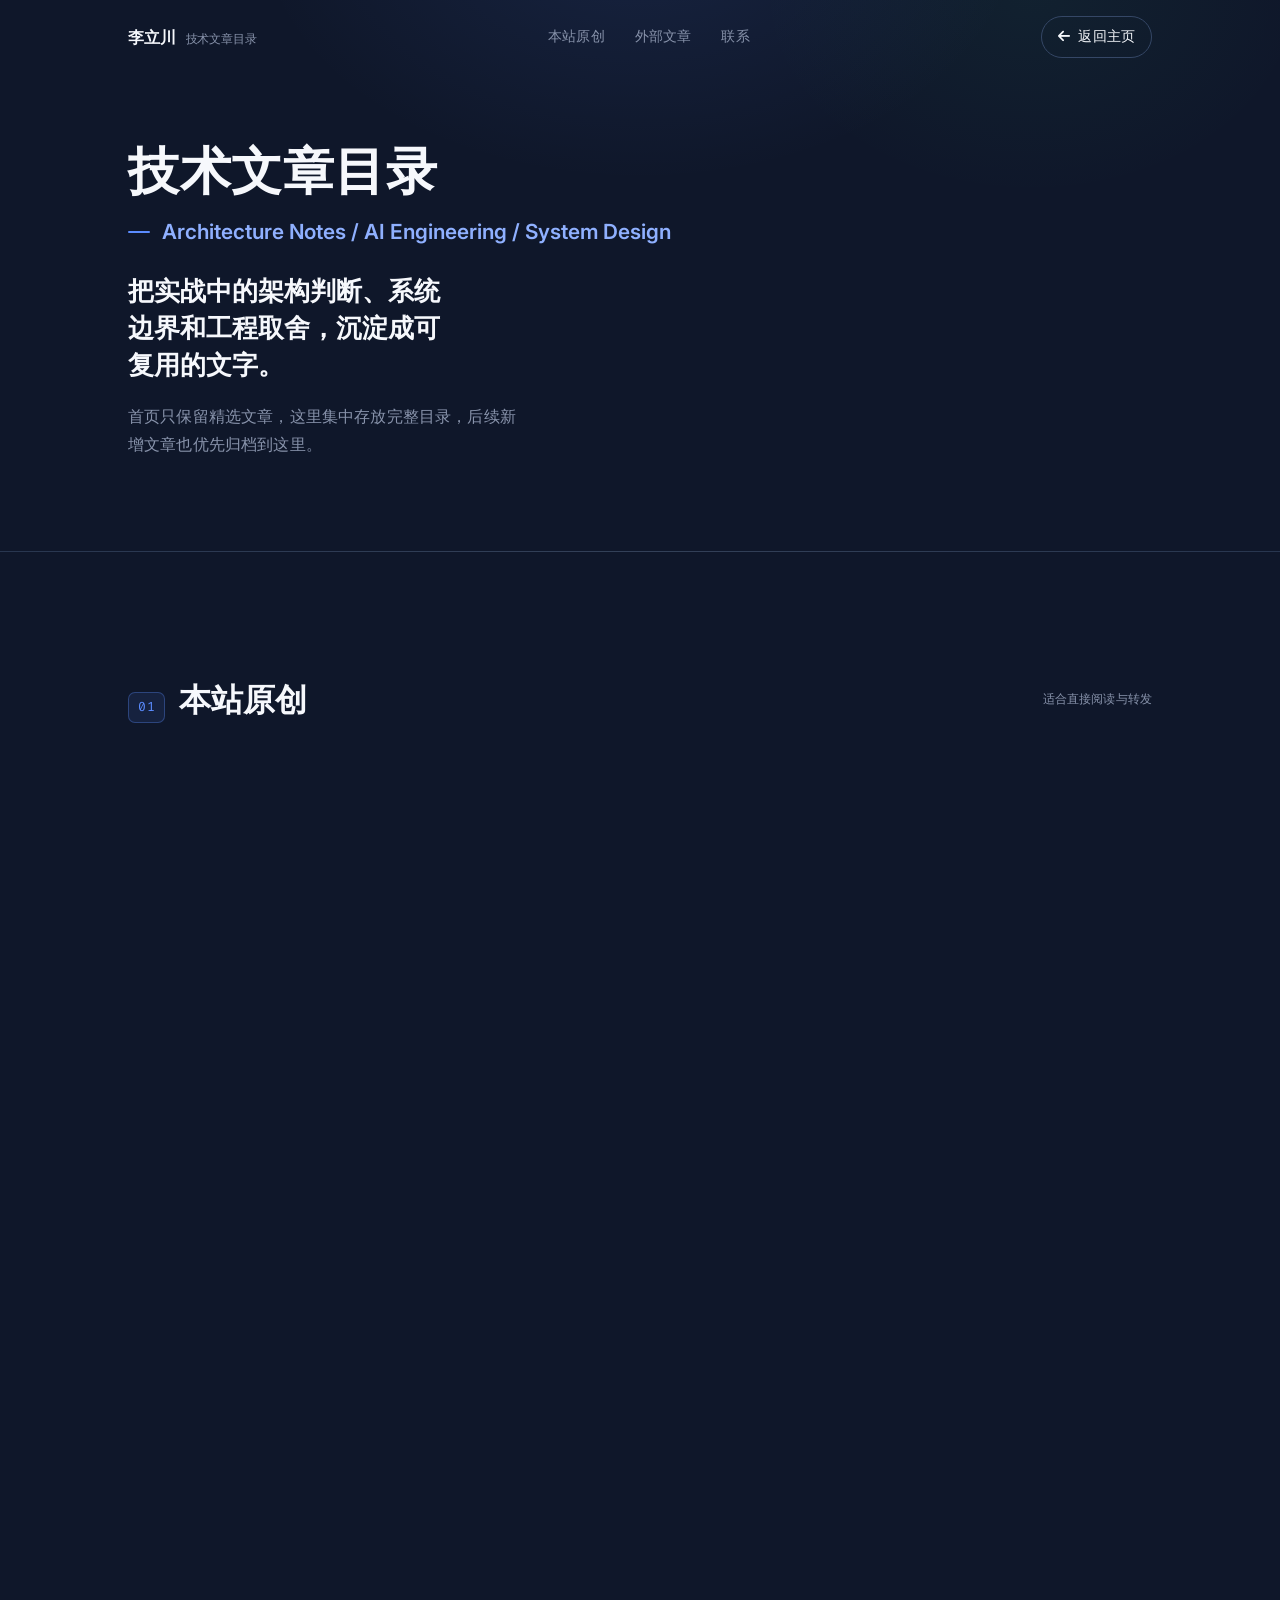
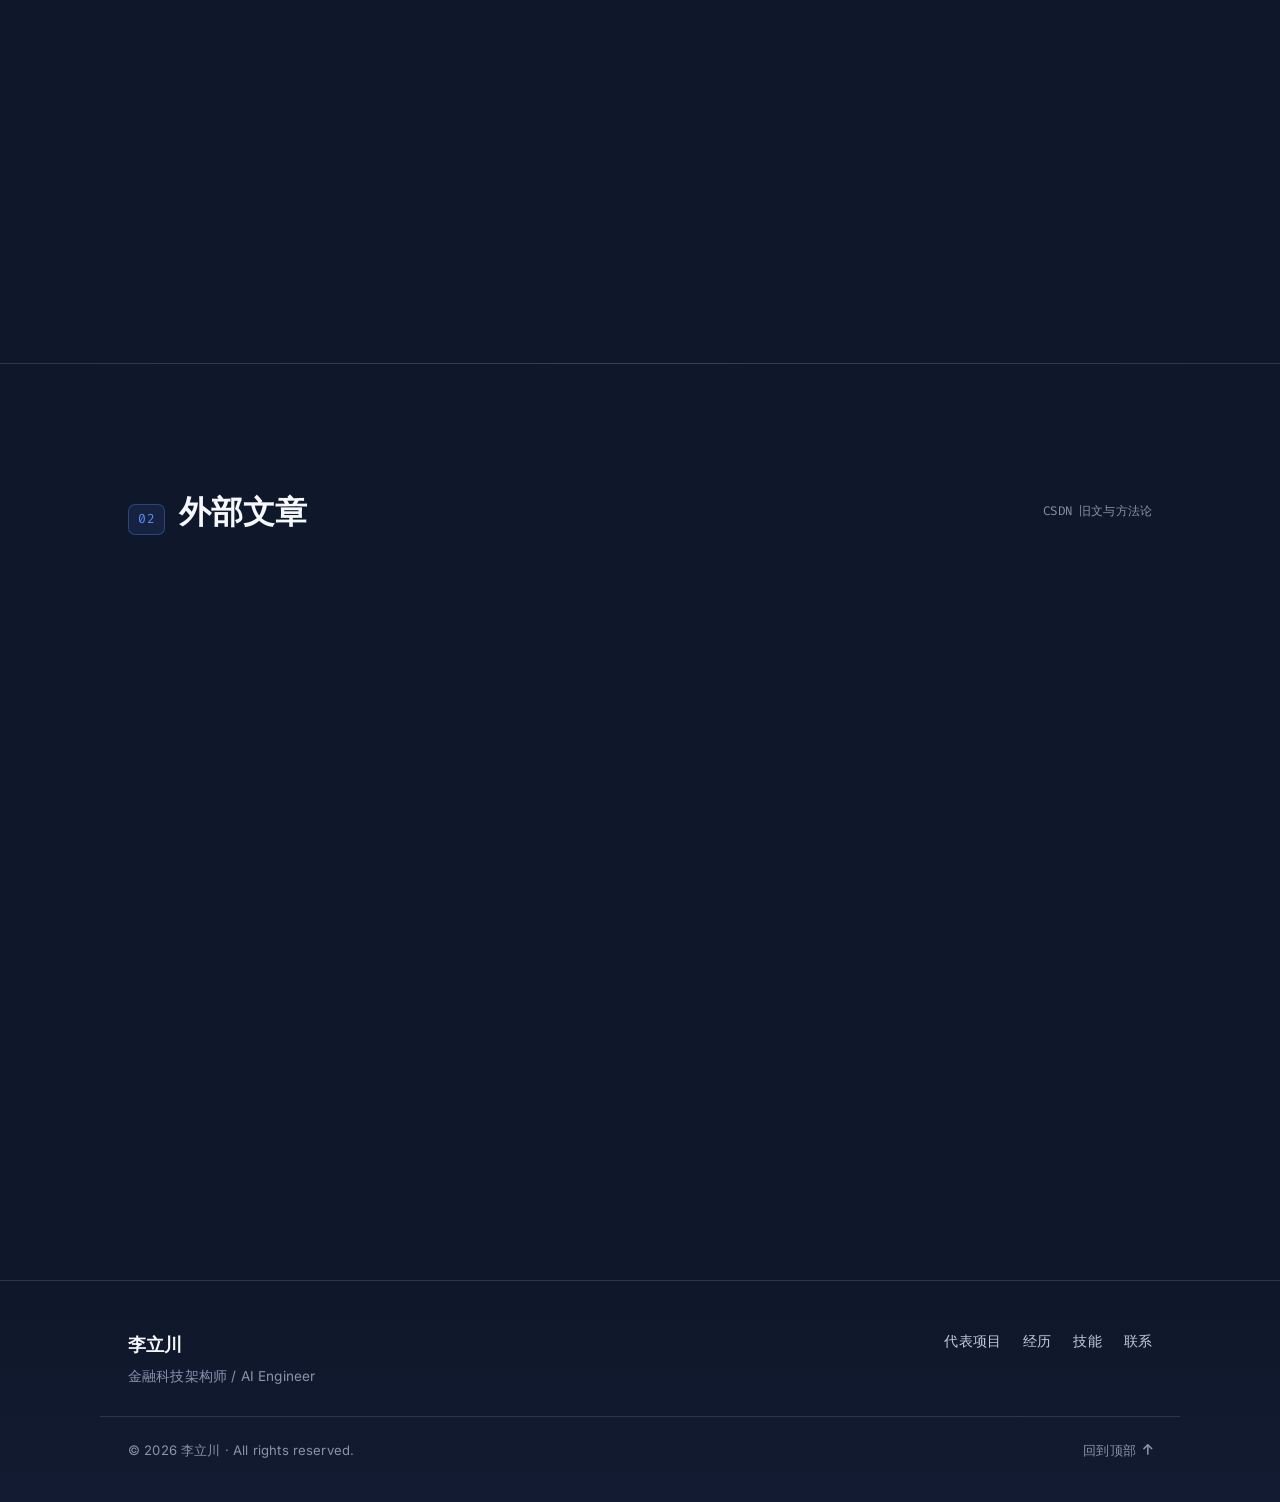
==== commit 48623cbf: "新增交易所系统设计文章 Co-authored-by: Cursor <cursoragent@cursor.com>" ====
--- a/articles/index.html
+++ b/articles/index.html
@@ -53,7 +53,17 @@
                     </div>
 
                     <div class="writing-list">
-                         <a class="article-card article-card--feature reveal" href="exchange-clearing-system.html">
+                         <a class="article-card article-card--feature reveal" href="exchange-system-ddd-design.html">
+                              <div class="article-card__meta">
+                                   <span class="chip chip--live">金融核心</span>
+                                   <span class="article-card__src">交易所 · DDD 架构</span>
+                              </div>
+                              <h3 class="article-card__title">传统会员制交易所系统设计：从产品上架到交易清算的最小 DDD 模型</h3>
+                              <p class="article-card__excerpt">用最小 DDD 领域模型拆解产品、会员、账户资产、订单撮合、行情、清算账务与运营监管。</p>
+                              <span class="article-card__more">阅读全文 <i class="fas fa-arrow-right" aria-hidden="true"></i></span>
+                         </a>
+
+                         <a class="article-card reveal" href="exchange-clearing-system.html">
                               <div class="article-card__meta">
                                    <span class="chip chip--live">金融核心</span>
                                    <span class="article-card__src">交易所 · 清算架构</span>
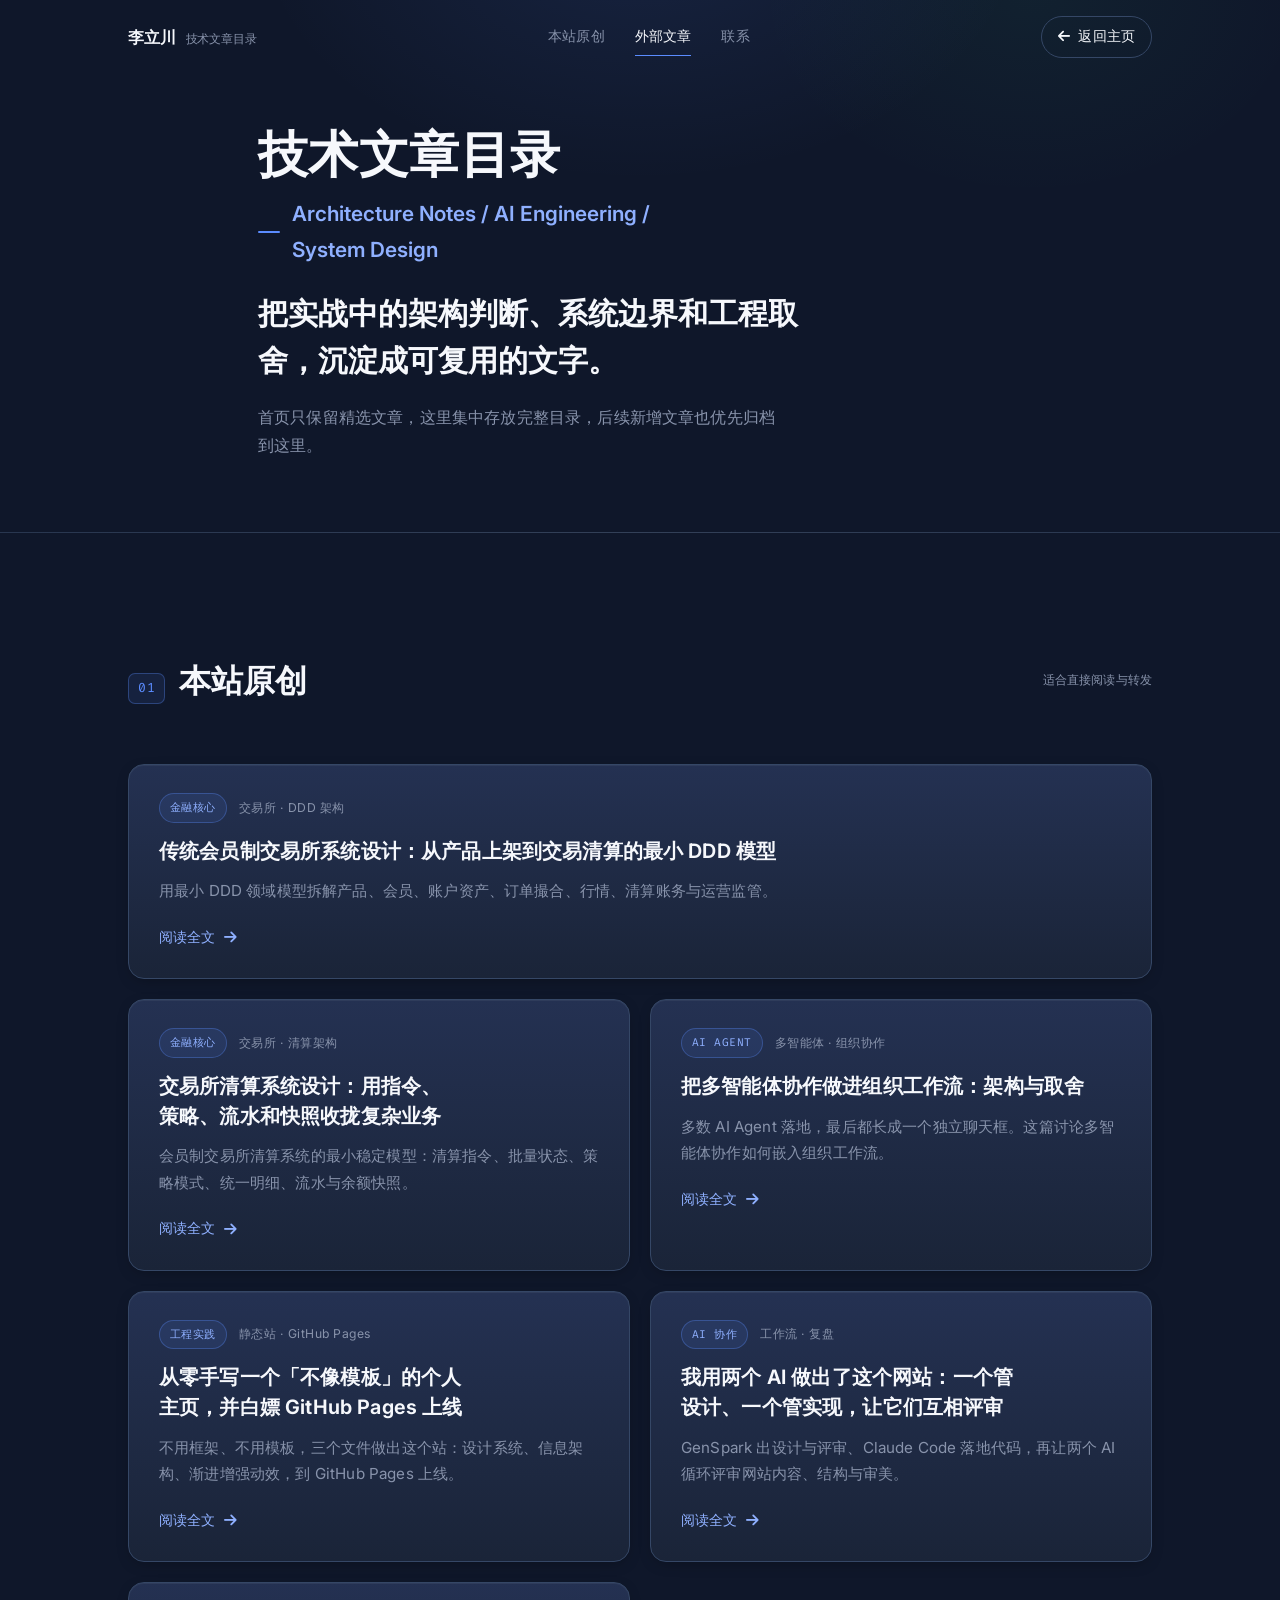
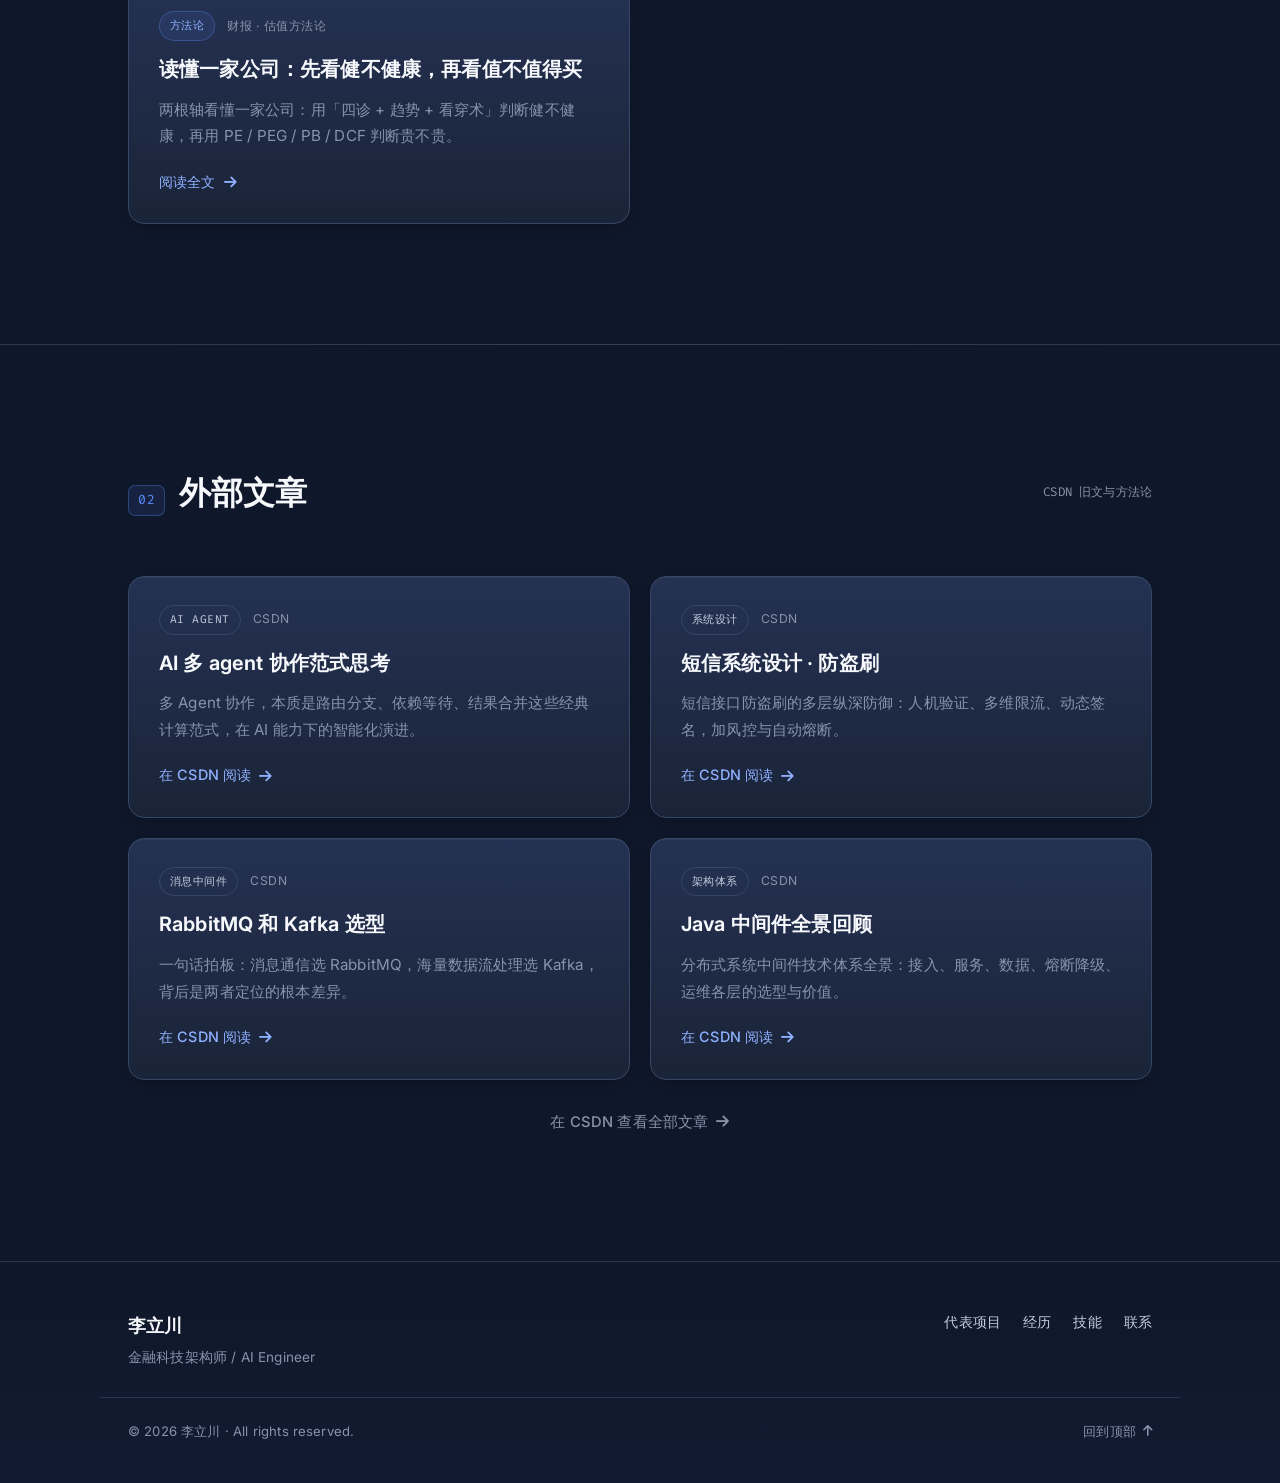
==== commit c6f8d963: "收窄文章目录页头部版式 Co-authored-by: Cursor <cursoragent@cursor.com>" ====
--- a/articles/index.html
+++ b/articles/index.html
@@ -33,9 +33,9 @@
      </header>
 
      <main>
-          <section class="hero">
+          <section class="hero articles-hero">
                <div class="container">
-                    <div class="hero__main" style="max-width: 760px;">
+                    <div class="hero__main articles-hero__main">
                          <h1 class="hero__title">技术文章目录</h1>
                          <p class="hero__role">Architecture Notes / AI Engineering / System Design</p>
                          <p class="hero__value">把实战中的架构判断、系统边界和工程取舍，沉淀成可复用的文字。</p>
--- a/css/main.css
+++ b/css/main.css
@@ -2322,6 +2322,36 @@
 /* ============================================================
    技术文章 — 整卡可点，hover 抬升，与项目/战绩卡同一套语言
    ============================================================ */
+.articles-hero {
+     padding: 128px 0 72px;
+}
+
+.articles-hero .container {
+     max-width: 820px;
+}
+
+.articles-hero__main {
+     max-width: 560px;
+}
+
+.articles-hero .hero__title {
+     font-size: clamp(2.25rem, 4.8vw, 3.1rem);
+}
+
+.articles-hero .hero__role {
+     max-width: 540px;
+}
+
+.articles-hero .hero__value {
+     max-width: 18em;
+     font-size: clamp(1.45rem, 3.2vw, 1.9rem);
+     line-height: 1.55;
+}
+
+.articles-hero .hero__lead {
+     max-width: 34em;
+}
+
 .writing-list {
      display: grid;
      grid-template-columns: 1fr 1fr;
@@ -2423,6 +2453,22 @@
 }
 
 @media (max-width: 760px) {
+     .articles-hero {
+          padding: 112px 0 56px;
+     }
+
+     .articles-hero__main {
+          max-width: none;
+     }
+
+     .articles-hero .hero__title {
+          font-size: clamp(2.15rem, 11vw, 3rem);
+     }
+
+     .articles-hero .hero__value {
+          max-width: 12em;
+     }
+
      .writing-list {
           grid-template-columns: 1fr;
      }
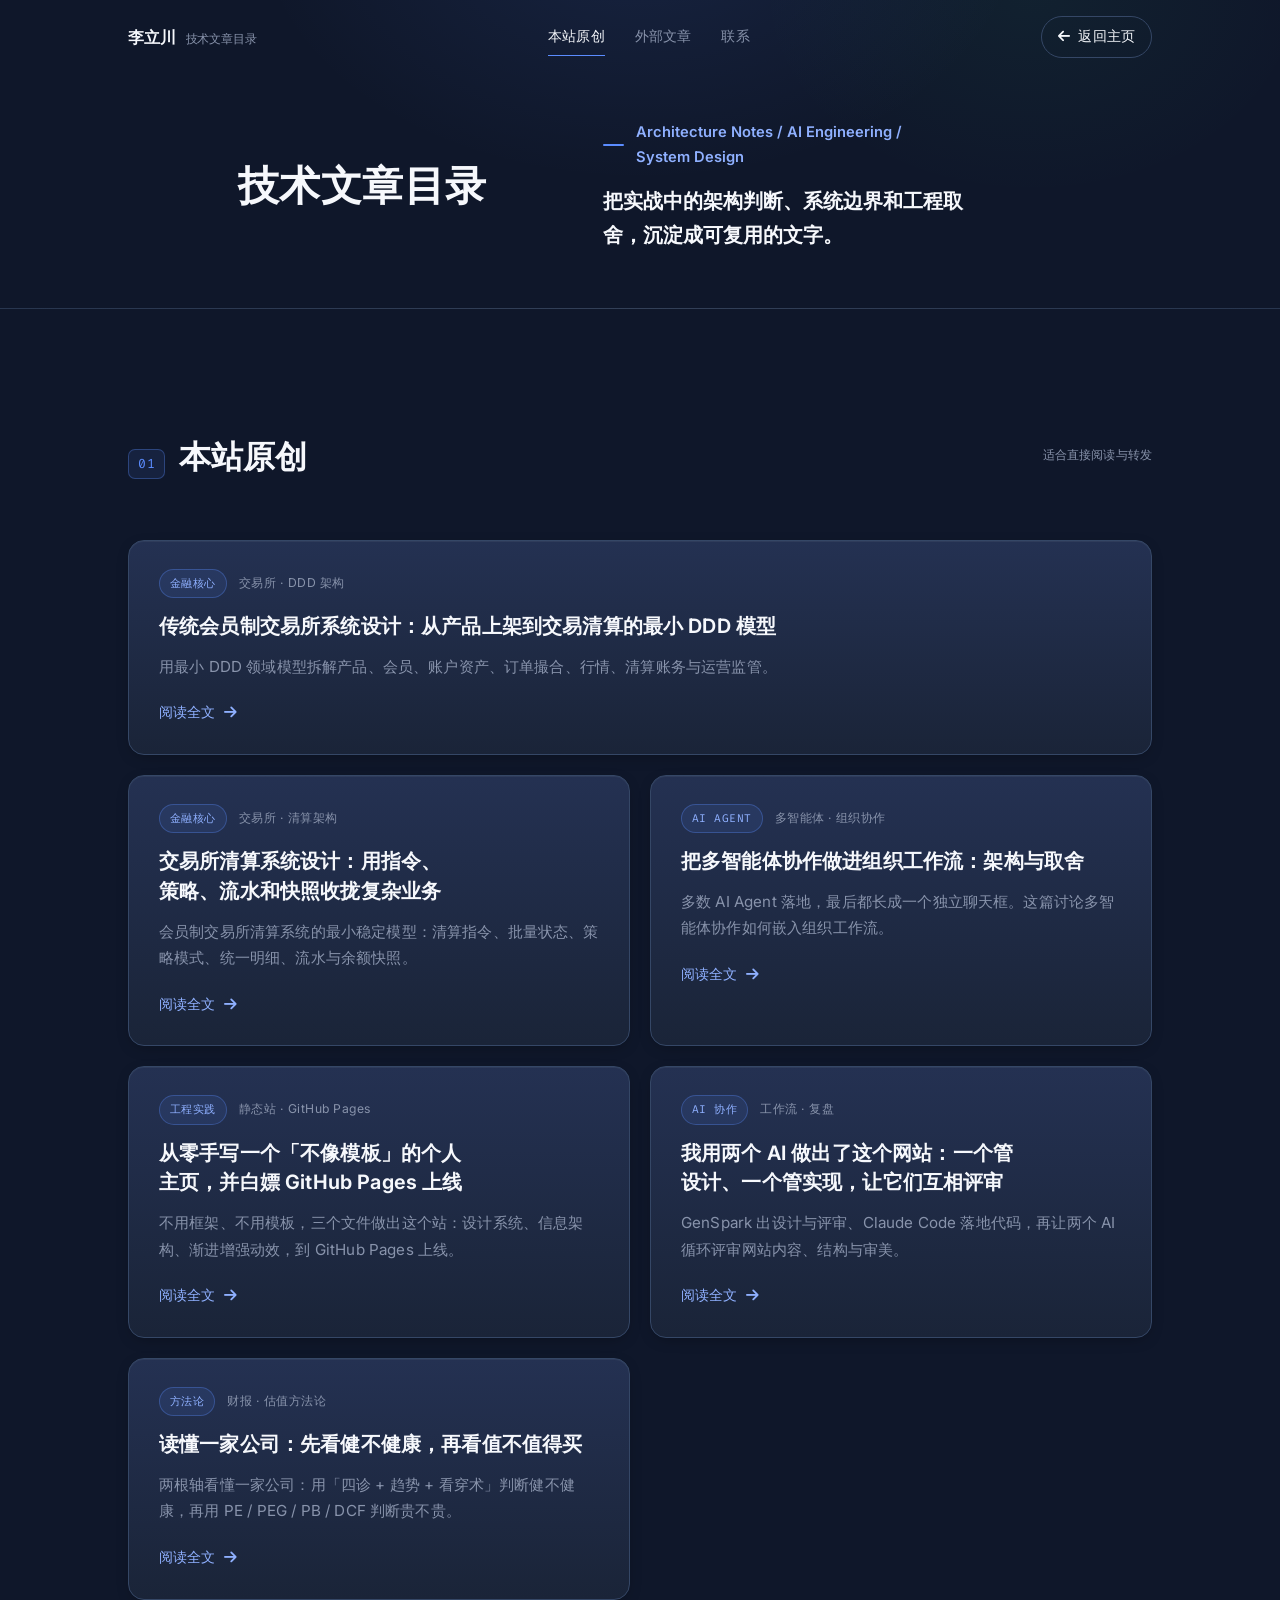
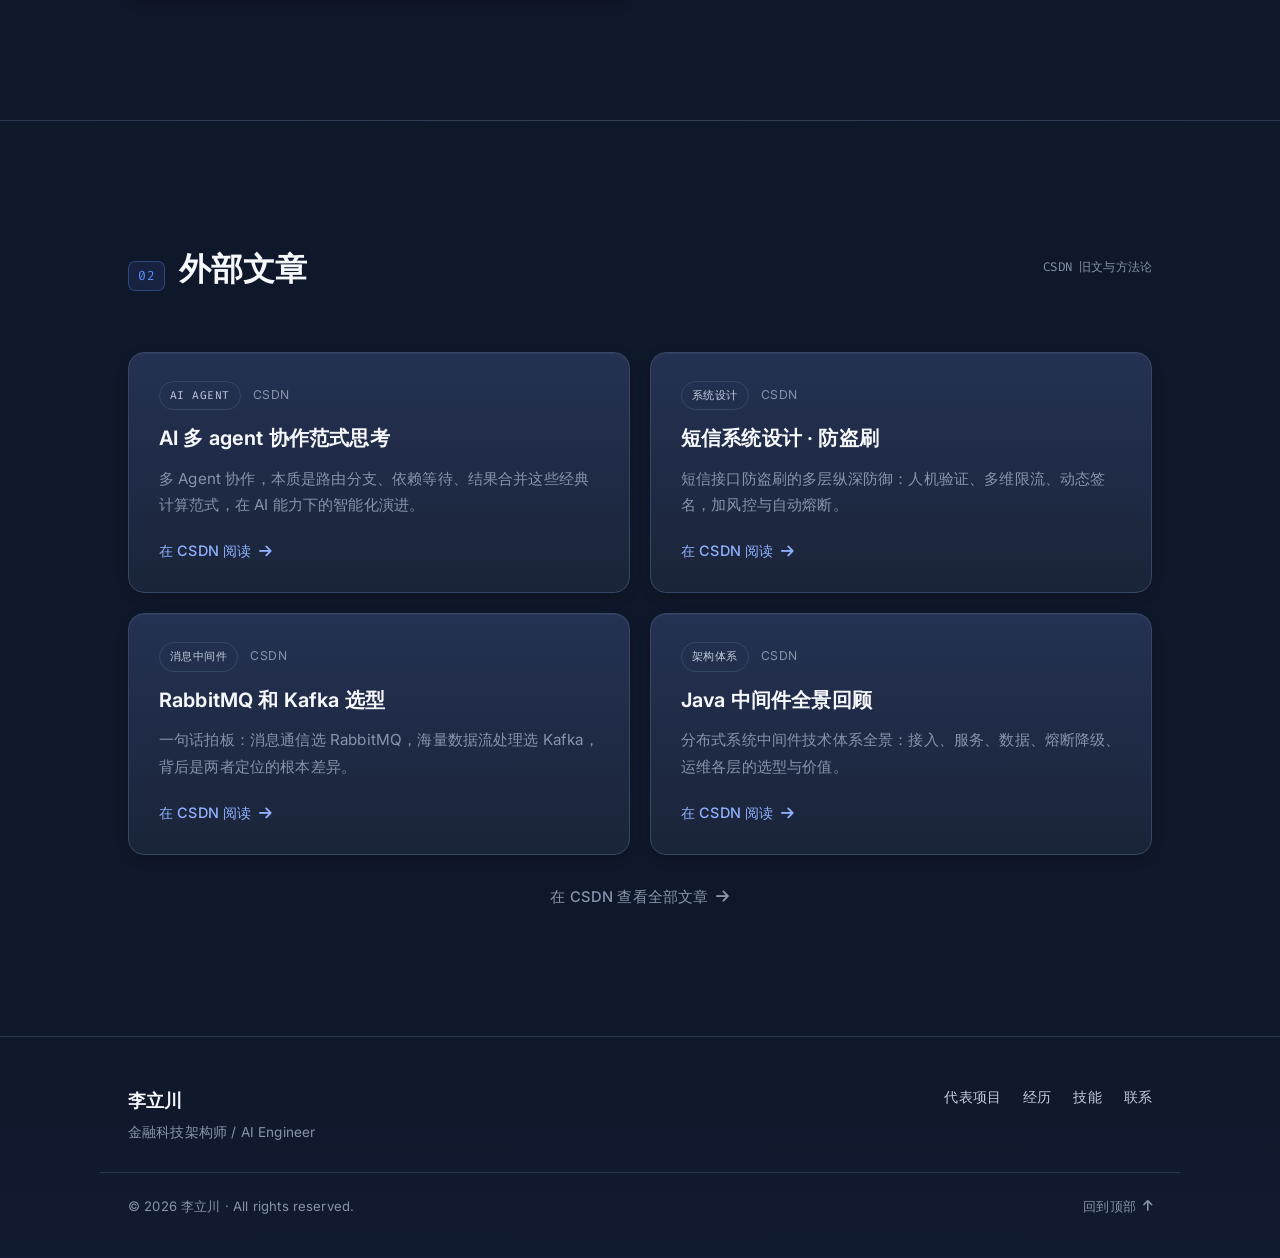
==== commit c11c9fb7: "优化文章目录页头部布局 Co-authored-by: Cursor <cursoragent@cursor.com>" ====
--- a/articles/index.html
+++ b/articles/index.html
@@ -37,9 +37,10 @@
                <div class="container">
                     <div class="hero__main articles-hero__main">
                          <h1 class="hero__title">技术文章目录</h1>
-                         <p class="hero__role">Architecture Notes / AI Engineering / System Design</p>
-                         <p class="hero__value">把实战中的架构判断、系统边界和工程取舍，沉淀成可复用的文字。</p>
-                         <p class="hero__lead">首页只保留精选文章，这里集中存放完整目录，后续新增文章也优先归档到这里。</p>
+                         <div class="articles-hero__copy">
+                              <p class="hero__role">Architecture Notes / AI Engineering / System Design</p>
+                              <p class="hero__value">把实战中的架构判断、系统边界和工程取舍，沉淀成可复用的文字。</p>
+                         </div>
                     </div>
                </div>
           </section>
--- a/css/main.css
+++ b/css/main.css
@@ -2323,33 +2323,42 @@
    技术文章 — 整卡可点，hover 抬升，与项目/战绩卡同一套语言
    ============================================================ */
 .articles-hero {
-     padding: 128px 0 72px;
+     padding: 120px 0 56px;
 }
 
 .articles-hero .container {
-     max-width: 820px;
+     max-width: 860px;
 }
 
 .articles-hero__main {
-     max-width: 560px;
+     display: grid;
+     grid-template-columns: minmax(220px, 0.9fr) minmax(320px, 1.1fr);
+     gap: 42px;
+     align-items: center;
+     max-width: 760px;
 }
 
 .articles-hero .hero__title {
-     font-size: clamp(2.25rem, 4.8vw, 3.1rem);
+     font-size: clamp(1.9rem, 3.4vw, 2.55rem);
+     line-height: 1.15;
+}
+
+.articles-hero__copy {
+     min-width: 0;
 }
 
 .articles-hero .hero__role {
-     max-width: 540px;
+     margin: 0;
+     max-width: none;
+     font-size: 0.92rem;
+     line-height: 1.7;
 }
 
 .articles-hero .hero__value {
-     max-width: 18em;
-     font-size: clamp(1.45rem, 3.2vw, 1.9rem);
-     line-height: 1.55;
-}
-
-.articles-hero .hero__lead {
-     max-width: 34em;
+     margin-top: 14px;
+     max-width: 24em;
+     font-size: clamp(1.05rem, 2vw, 1.28rem);
+     line-height: 1.65;
 }
 
 .writing-list {
@@ -2454,19 +2463,21 @@
 
 @media (max-width: 760px) {
      .articles-hero {
-          padding: 112px 0 56px;
+          padding: 104px 0 48px;
      }
 
      .articles-hero__main {
+          display: block;
           max-width: none;
      }
 
      .articles-hero .hero__title {
-          font-size: clamp(2.15rem, 11vw, 3rem);
+          font-size: clamp(1.95rem, 9vw, 2.6rem);
      }
 
      .articles-hero .hero__value {
-          max-width: 12em;
+          max-width: none;
+          font-size: 1.08rem;
      }
 
      .writing-list {
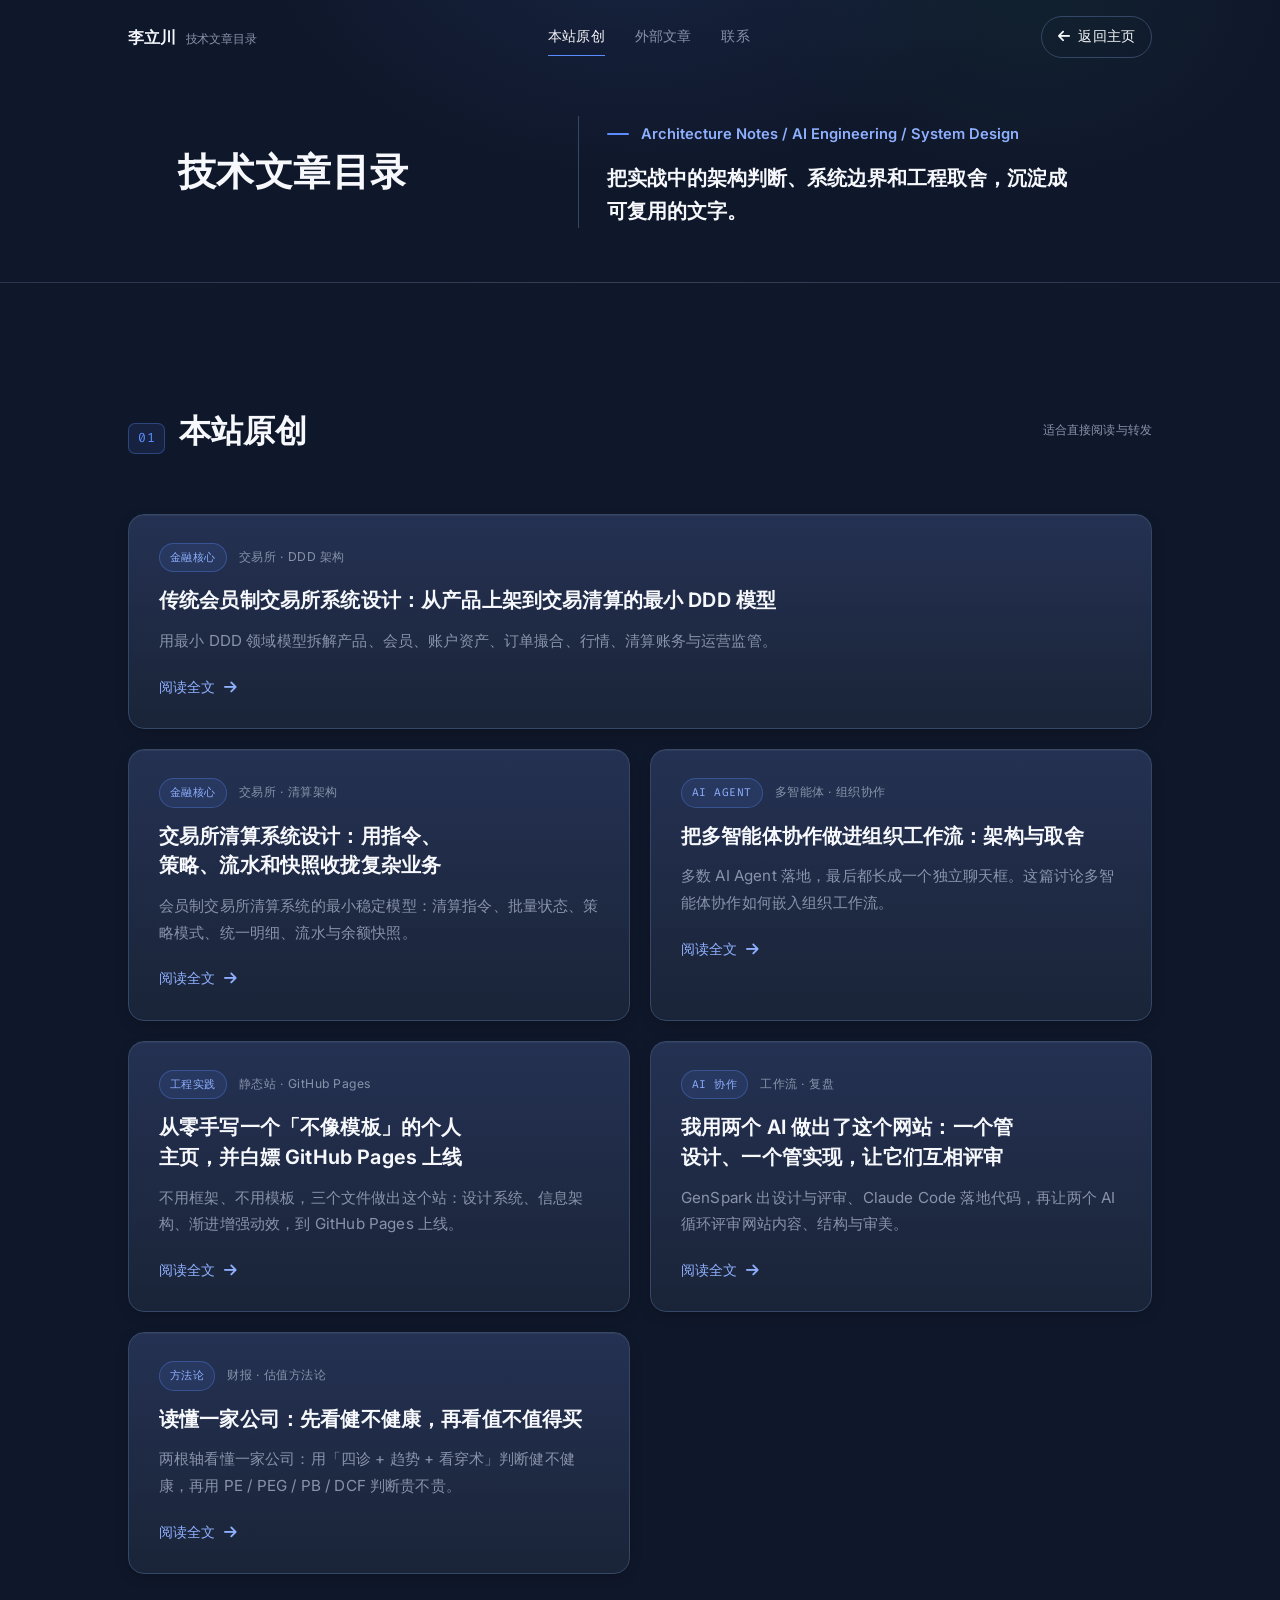
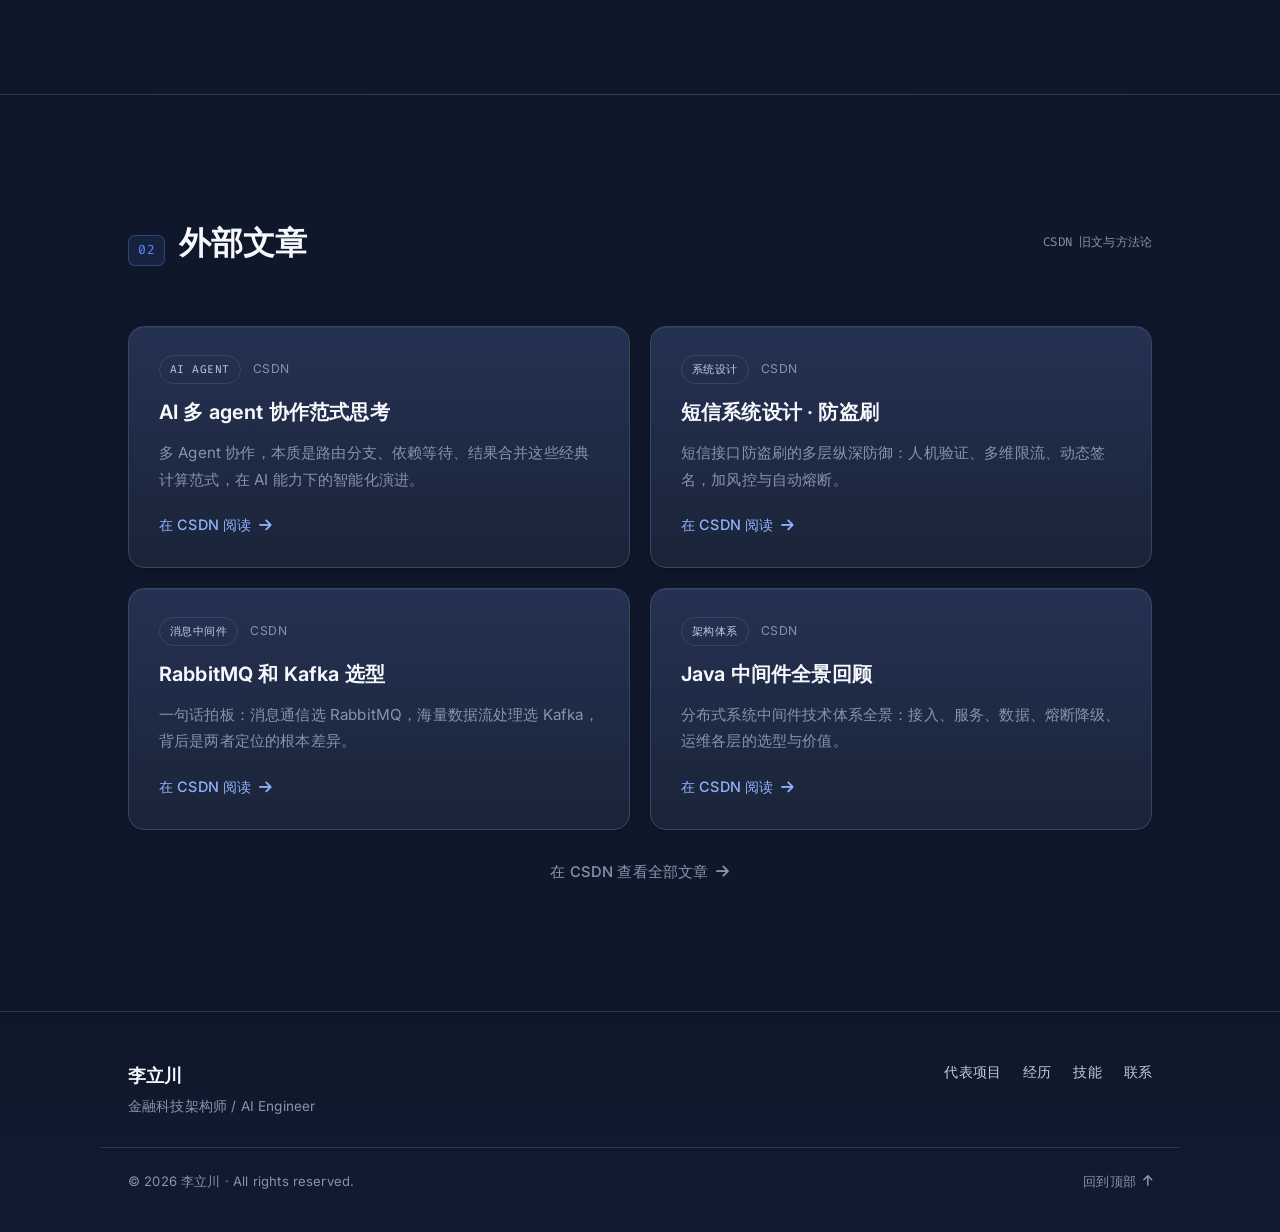
==== commit 891c38d1: "强化文章目录页头部左右布局 Co-authored-by: Cursor <cursoragent@cursor.com>" ====
--- a/articles/index.html
+++ b/articles/index.html
@@ -10,7 +10,7 @@
      <link rel="preconnect" href="https://fonts.googleapis.com">
      <link rel="preconnect" href="https://fonts.gstatic.com" crossorigin>
      <link href="https://fonts.googleapis.com/css2?family=Inter:wght@400;500;600;700;800&family=Fira+Code:wght@400;500&display=swap" rel="stylesheet">
-     <link rel="stylesheet" href="../css/main.css">
+     <link rel="stylesheet" href="../css/main.css?v=20260617-articles-hero">
 </head>
 <body id="top">
      <header class="nav scrolled" id="nav">
--- a/css/main.css
+++ b/css/main.css
@@ -2323,28 +2323,34 @@
    技术文章 — 整卡可点，hover 抬升，与项目/战绩卡同一套语言
    ============================================================ */
 .articles-hero {
-     padding: 120px 0 56px;
+     padding: 116px 0 54px;
 }
 
 .articles-hero .container {
-     max-width: 860px;
+     max-width: 980px;
 }
 
 .articles-hero__main {
-     display: grid;
-     grid-template-columns: minmax(220px, 0.9fr) minmax(320px, 1.1fr);
-     gap: 42px;
+     display: flex;
+     justify-content: space-between;
      align-items: center;
-     max-width: 760px;
+     gap: 56px;
+     width: 100%;
+     max-width: 900px;
 }
 
 .articles-hero .hero__title {
-     font-size: clamp(1.9rem, 3.4vw, 2.55rem);
+     flex: 0 0 320px;
+     font-size: clamp(1.8rem, 3vw, 2.35rem);
      line-height: 1.15;
 }
 
 .articles-hero__copy {
+     flex: 1 1 0;
      min-width: 0;
+     max-width: 500px;
+     padding-left: 28px;
+     border-left: 1px solid var(--bd-1);
 }
 
 .articles-hero .hero__role {
@@ -2471,7 +2477,15 @@
           max-width: none;
      }
 
+     .articles-hero__copy {
+          max-width: none;
+          margin-top: 18px;
+          padding-left: 0;
+          border-left: 0;
+     }
+
      .articles-hero .hero__title {
+          flex-basis: auto;
           font-size: clamp(1.95rem, 9vw, 2.6rem);
      }
 
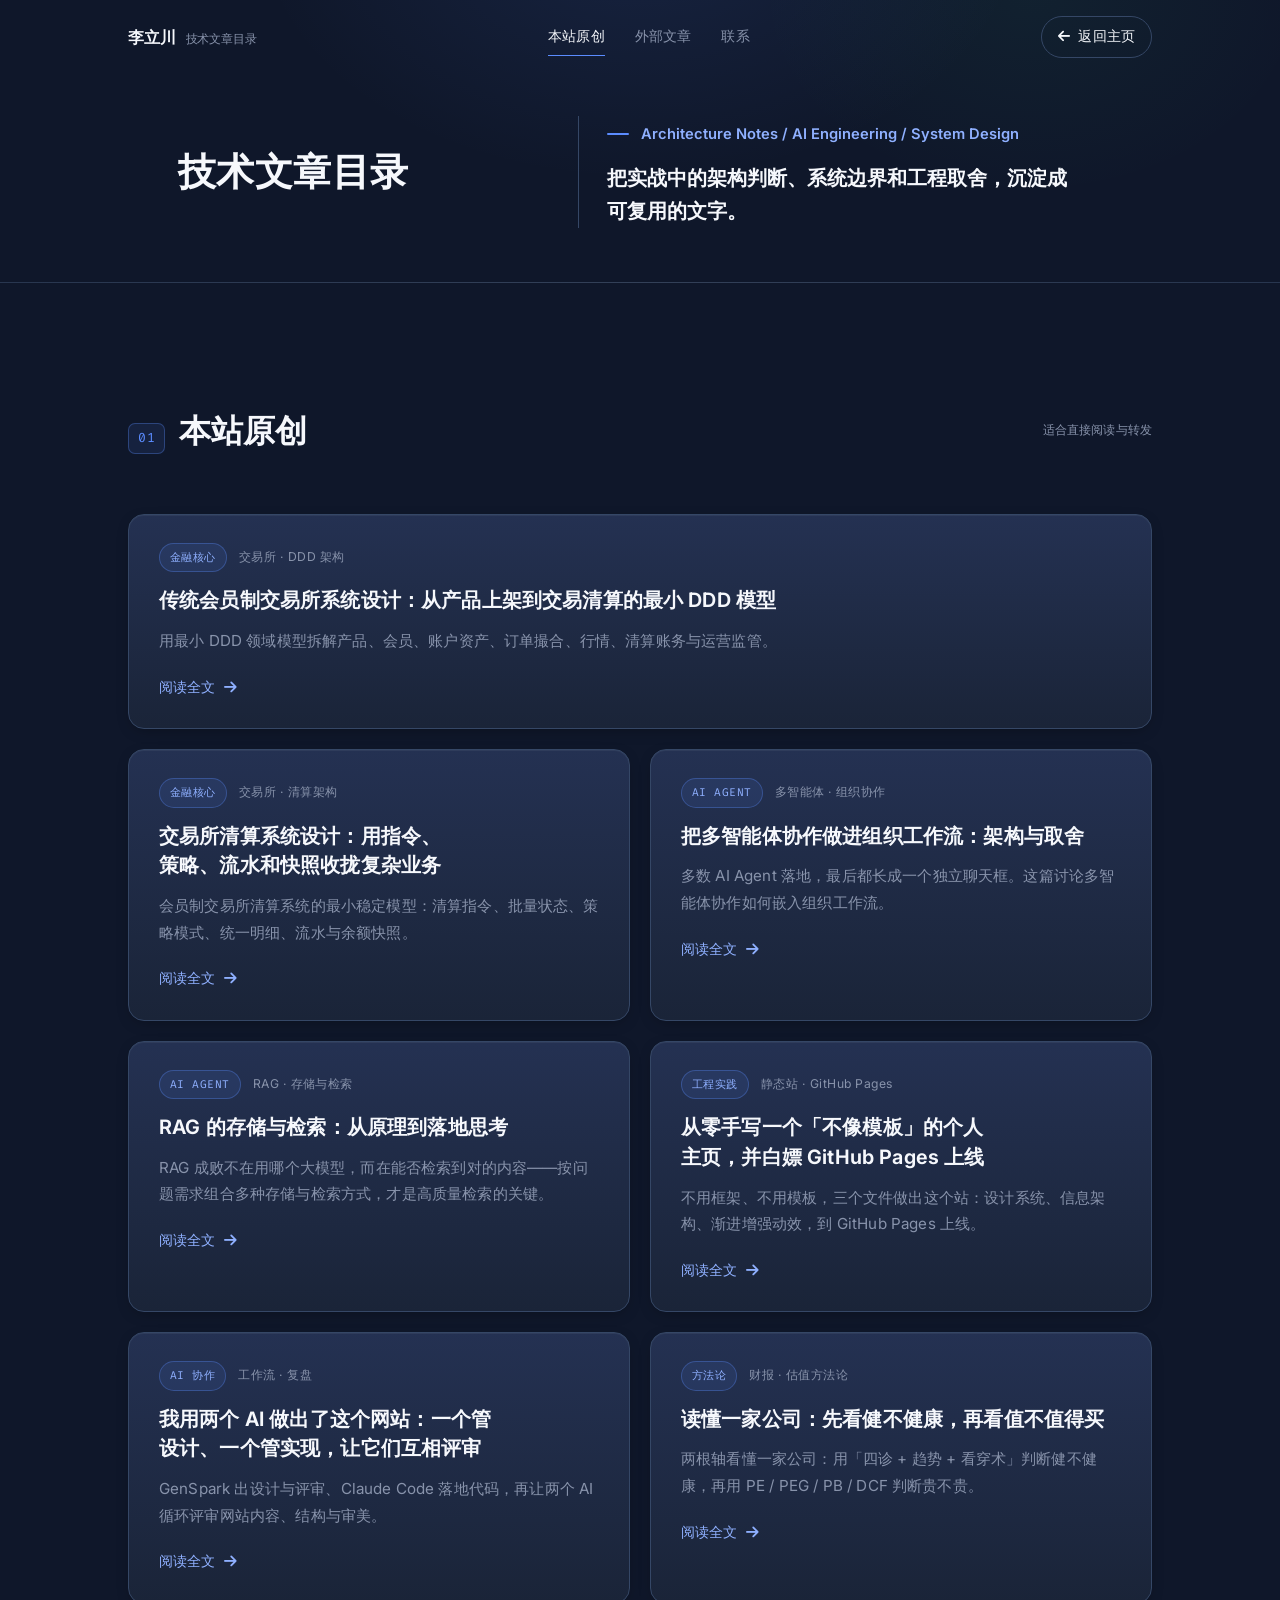
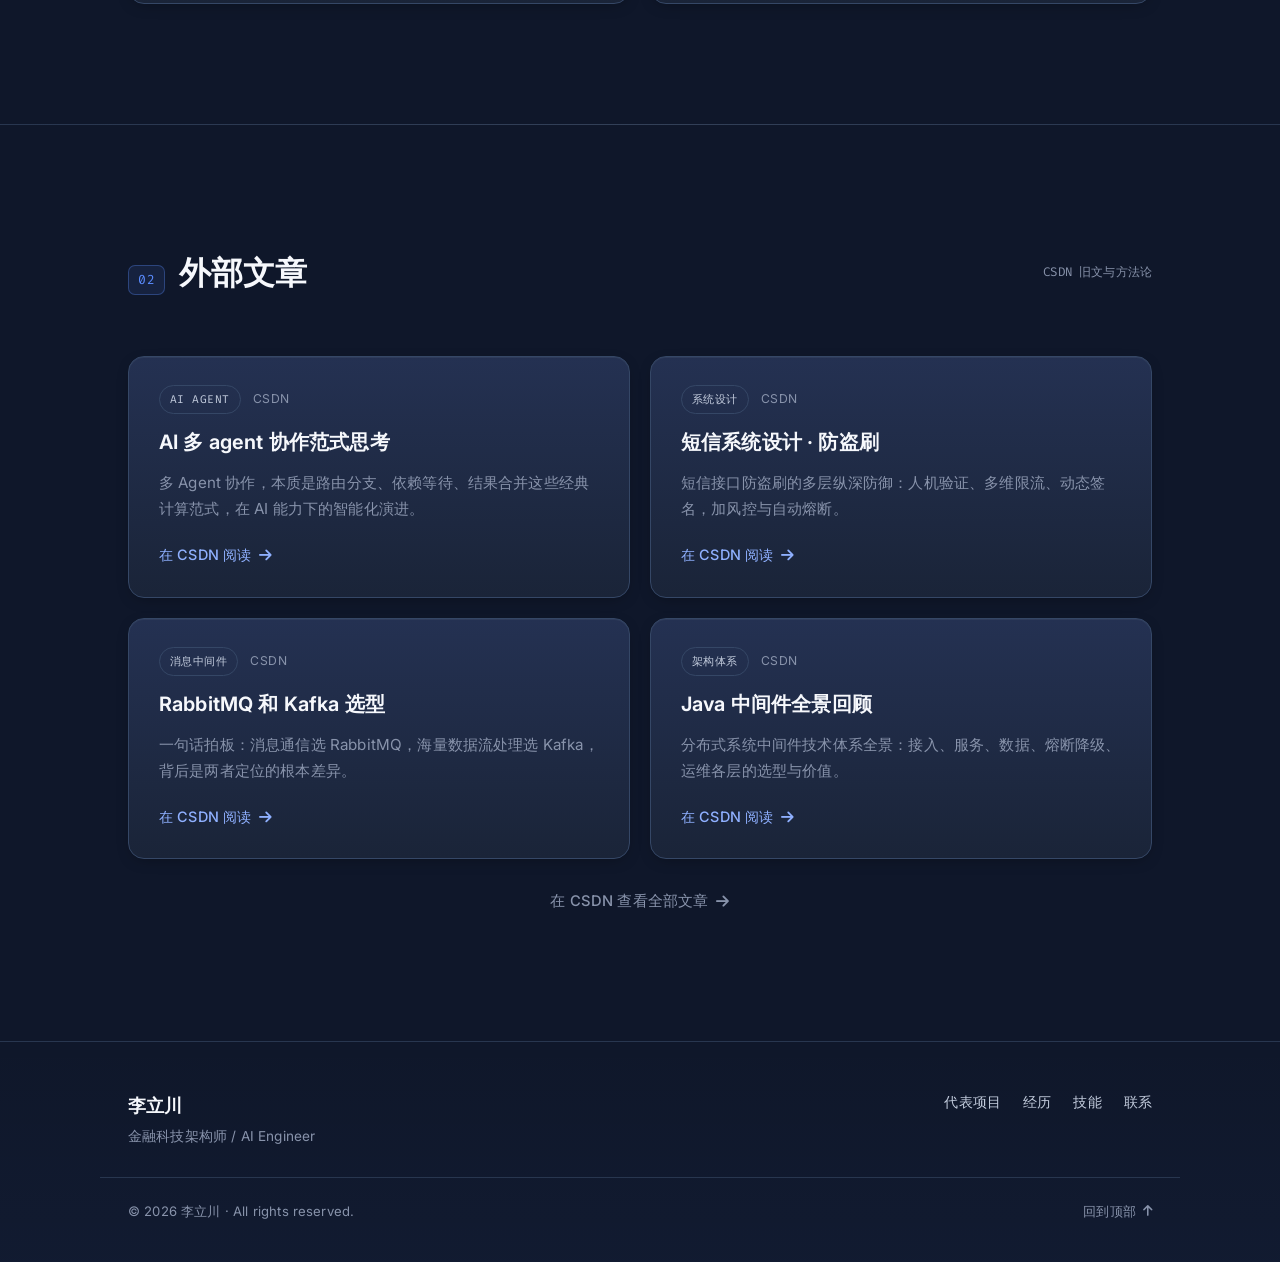
==== commit c4c2f926: "新增 RAG 存储与检索文章并收录进文章索引 Co-Authored-By: Claude Opus 4.8 <noreply@anthropic.com>" ====
--- a/articles/index.html
+++ b/articles/index.html
@@ -84,6 +84,16 @@
                               <span class="article-card__more">阅读全文 <i class="fas fa-arrow-right" aria-hidden="true"></i></span>
                          </a>
 
+                         <a class="article-card reveal" href="rag-storage-retrieval.html">
+                              <div class="article-card__meta">
+                                   <span class="chip chip--live">AI Agent</span>
+                                   <span class="article-card__src">RAG · 存储与检索</span>
+                              </div>
+                              <h3 class="article-card__title">RAG 的存储与检索：从原理到落地思考</h3>
+                              <p class="article-card__excerpt">RAG 成败不在用哪个大模型，而在能否检索到对的内容——按问题需求组合多种存储与检索方式，才是高质量检索的关键。</p>
+                              <span class="article-card__more">阅读全文 <i class="fas fa-arrow-right" aria-hidden="true"></i></span>
+                         </a>
+
                          <a class="article-card reveal" href="build-personal-site.html">
                               <div class="article-card__meta">
                                    <span class="chip chip--live">工程实践</span>
